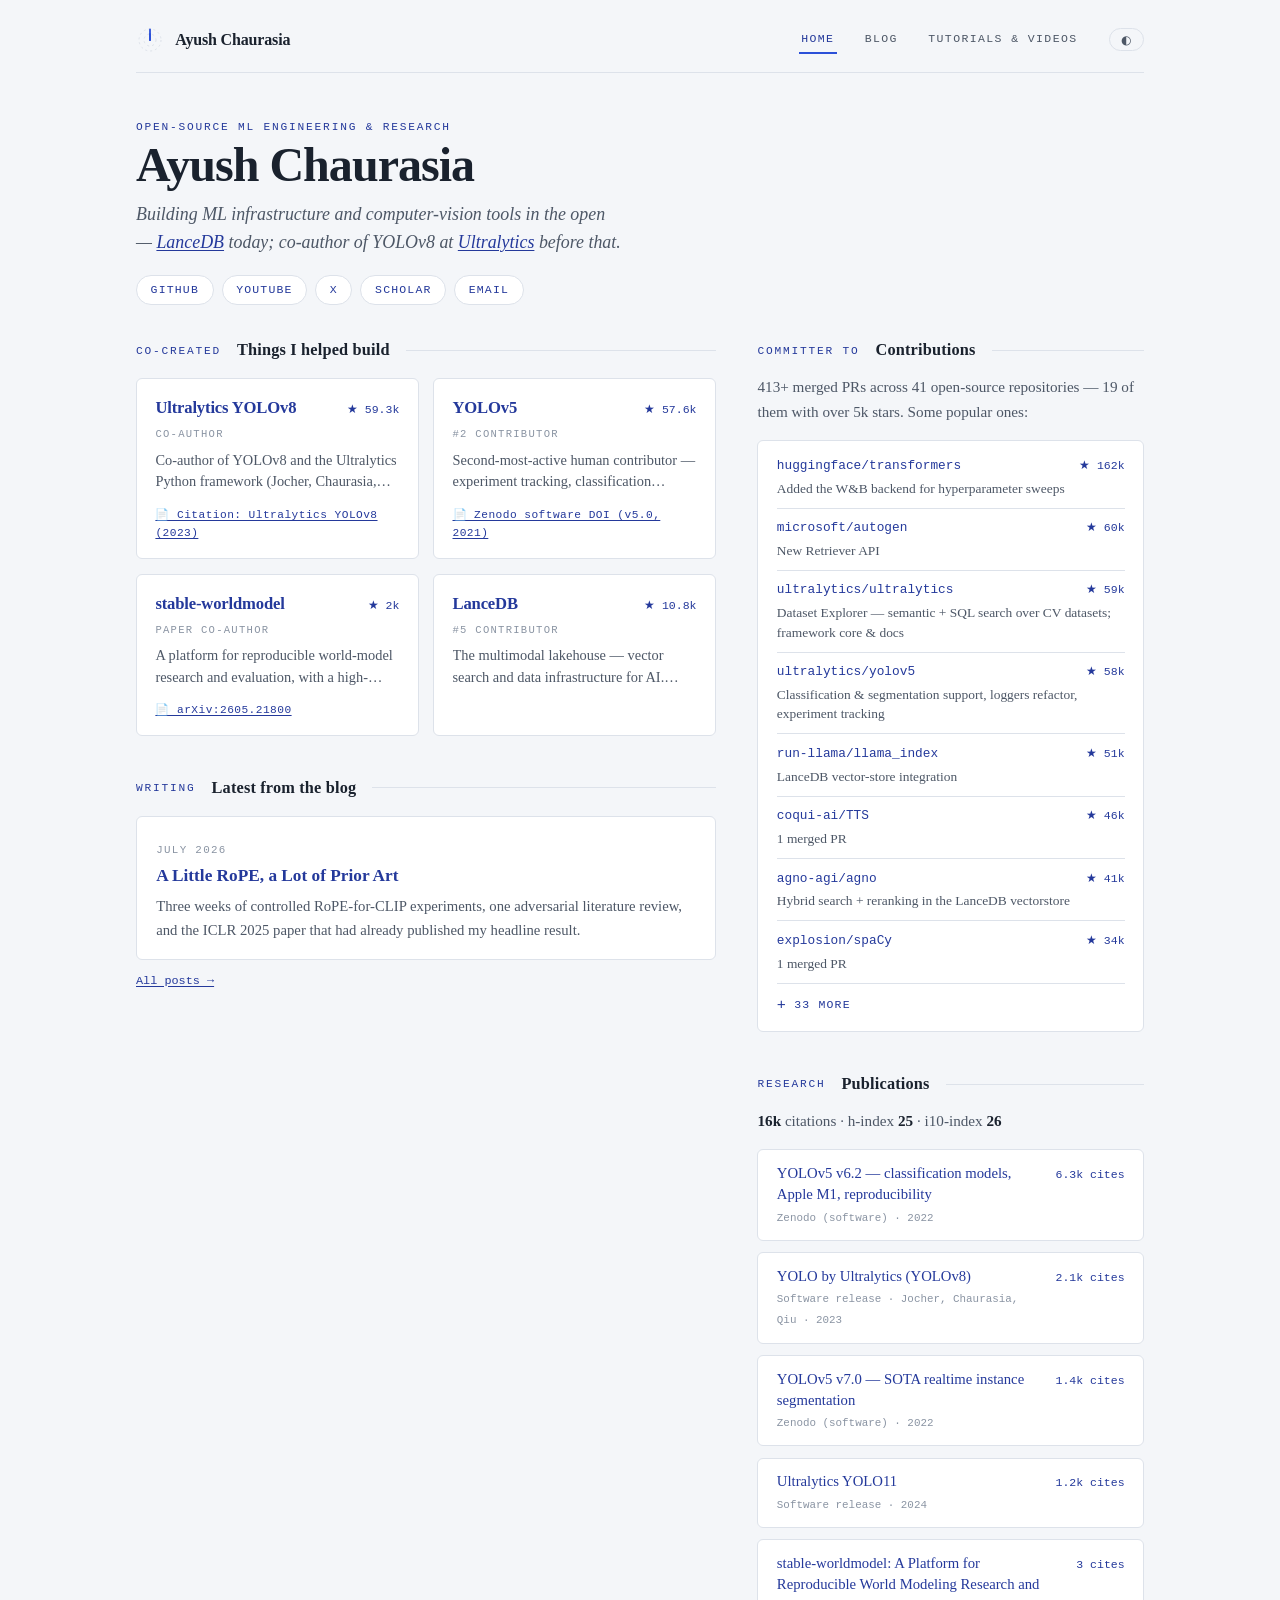
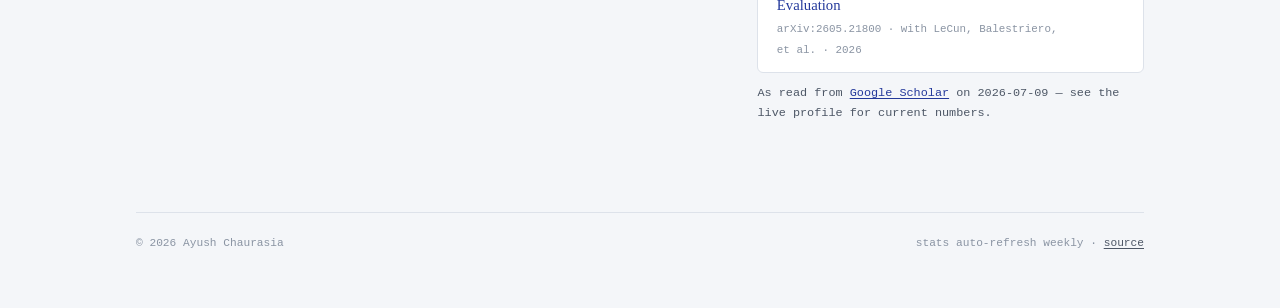
==== index.html @ cb66fe65 "Landing v2.1: drop stat banner; contribution blurbs; verified Scholar data - Remove hero stat bar (n" ====
<!doctype html>
<html lang="en">
<head>
  <meta charset="utf-8">
  <meta name="viewport" content="width=device-width, initial-scale=1">
  <title>Ayush Chaurasia</title>
  <meta name="description" content="Ayush Chaurasia — open-source ML engineer. LanceDB, Ultralytics YOLO, research notes and tutorials.">
  <link rel="stylesheet" href="assets/style.css?v=5">
  <link rel="icon" href="data:image/svg+xml,<svg xmlns='http://www.w3.org/2000/svg' viewBox='0 0 100 100'><text y='.9em' font-size='90'>🌀</text></svg>">
</head>
<body>
<div class="page-wide">

  <nav class="nav">
    <span class="brandmark" aria-hidden="true">
      <svg width="28" height="28" viewBox="0 0 28 28">
        <circle cx="14" cy="14" r="6"></circle>
        <circle cx="14" cy="14" r="11"></circle>
        <g class="bm1"><line x1="14" y1="14" x2="14" y2="8"></line></g>
        <g class="bm2"><line x1="14" y1="14" x2="14" y2="3.5"></line></g>
      </svg>
    </span>
    <a class="brand" href="./">Ayush Chaurasia</a>
    <a class="item" href="./" aria-current="page">Home</a>
    <a class="item" href="blog/">Blog</a>
    <a class="item" href="tutorials/">Tutorials &amp; Videos</a>
    <button class="theme-toggle" onclick="toggleTheme()" aria-label="Toggle color theme">◐</button>
  </nav>

  <header class="hero">
    <span class="eyebrow">Open-source ML engineering &amp; research</span>
    <h1>Ayush Chaurasia</h1>
    <p class="dek">Building ML infrastructure and computer-vision tools in the open —
    <a href="https://lancedb.com">LanceDB</a> today; co-author of YOLOv8 at
    <a href="https://ultralytics.com">Ultralytics</a> before that.</p>
    <div class="links">
      <a href="https://github.com/AyushExel">GitHub</a>
      <a href="https://www.youtube.com/c/AyushChaurasia">YouTube</a>
      <a href="https://x.com/loldedxd">X</a>
      <a id="scholar-link" href="https://scholar.google.com/citations?user=4XbcwOAAAAAJ">Scholar</a>
      <a href="mailto:ayush@lancedb.com">Email</a>
    </div>
  </header>

  <div class="cols">
    <div>
      <section id="co-created">
        <div class="sechead"><span class="eyebrow">Co-created</span><h2>Things I helped build</h2></div>
        <div id="cocreated-mount" class="proj-grid"></div>
      </section>

      <section id="writing">
        <div class="sechead"><span class="eyebrow">Writing</span><h2>Latest from the blog</h2></div>
        <div class="card post">
          <span class="date">July 2026</span>
          <h3><a href="blog/rope-prior-art/">A Little RoPE, a Lot of Prior Art</a></h3>
          <p>Three weeks of controlled RoPE-for-CLIP experiments, one adversarial literature
          review, and the ICLR 2025 paper that had already published my headline result.</p>
        </div>
        <p class="small-mono" style="margin-top:0.7rem"><a href="blog/">All posts →</a></p>
      </section>
    </div>

    <div>
      <section id="committer-to">
        <div class="sechead"><span class="eyebrow">Committer to</span><h2>Contributions</h2></div>
        <p class="lead" id="committer-lead"></p>
        <div id="committer-mount" class="card repo-list"></div>
      </section>

      <section id="scholar">
        <div class="sechead"><span class="eyebrow">Research</span><h2>Publications</h2></div>
        <p class="lead" id="scholar-lead"></p>
        <div id="pubs-mount" class="stack"></div>
        <p class="small-mono" id="scholar-foot" style="margin-top:0.7rem"></p>
      </section>
    </div>
  </div>

  <footer class="site">
    <span>© <span id="y"></span> Ayush Chaurasia</span>
    <span>stats auto-refresh weekly · <a href="https://github.com/AyushExel/site">source</a></span>
  </footer>

</div>
<script src="assets/site.js?v=5"></script>
<script>
  document.getElementById("y").textContent = new Date().getFullYear();

  (async () => {
    const [repos, scholar, cocreated] = await Promise.all([
      fetch("data/committer_to.json").then(r => r.json()).catch(() => []),
      fetch("data/scholar.json").then(r => r.json()).catch(() => null),
      fetch("data/cocreated.json").then(r => r.json()).catch(() => []),
    ]);

    repos.sort((a, b) => b.stars - a.stars);
    if (scholar && scholar.profile_url) document.getElementById("scholar-link").href = scholar.profile_url;

    // --- co-created cards ---
    document.getElementById("cocreated-mount").innerHTML = cocreated.map(p => `
      <div class="card project">
        <div class="top">
          <h3><a href="${p.url}">${p.name}</a></h3>
          <span class="meta">${p.stars ? `★ ${p.stars}` : ""}</span>
        </div>
        <span class="role">${p.role}</span>
        <p title="${p.desc.replace(/"/g, "&quot;")}">${p.desc}</p>
        ${p.paper ? `<a class="paper" href="${p.paper.url}">📄 ${p.paper.label}</a>` : ""}
      </div>`).join("");

    // --- committer-to: one-liner summary, then popular repos with value blurbs ---
    const totalPRs = repos.reduce((s, r) => s + r.prs, 0);
    const big = repos.filter(r => r.stars >= 5000).length;
    document.getElementById("committer-lead").innerHTML =
      `${totalPRs}+ merged PRs across ${repos.length} open-source repositories — ` +
      `${big} of them with over 5k stars. Some popular ones:`;
    const row = r => `
      <div class="row">
        <div class="line1">
          <span class="name"><a href="${r.url}" title="${(r.desc || "").replace(/"/g, "&quot;")}">${r.repo}</a></span>
          <span class="stats"><span class="stars">★ ${fmt(r.stars)}</span></span>
        </div>
        <div class="contrib">${r.contrib || r.prs + " merged PR" + (r.prs > 1 ? "s" : "")}</div>
      </div>`;
    const VISIBLE = 8;
    document.getElementById("committer-mount").innerHTML =
      repos.slice(0, VISIBLE).map(row).join("") +
      (repos.length > VISIBLE
        ? `<details class="more"><summary>${repos.length - VISIBLE} more</summary>${repos.slice(VISIBLE).map(row).join("")}</details>`
        : "");

    // --- publications (numbers read from the Scholar profile; see date note) ---
    if (scholar && scholar.publications) {
      document.getElementById("scholar-lead").innerHTML =
        `<strong>${fmt(scholar.citations)}</strong> citations · h-index <strong>${scholar.h_index}</strong> · i10-index <strong>${scholar.i10_index}</strong>`;
      document.getElementById("pubs-mount").innerHTML = scholar.publications.map(p => `
        <div class="card pub">
          <span class="title"><a href="${p.url}">${p.title}</a><br><span class="venue">${p.venue || ""}${p.year ? " · " + p.year : ""}</span></span>
          ${p.citations != null ? `<span class="cites">${fmt(p.citations)}&nbsp;cites</span>` : ""}
        </div>`).join("");
      document.getElementById("scholar-foot").innerHTML =
        `As read from <a href="${scholar.profile_url}">Google Scholar</a> on ${scholar.updated} — see the live profile for current numbers.`;
    }
  })();
</script>
</body>
</html>
---- assets/style.css ----
/* ayushexel — design system v2
   Identity: bookish serif + mono utility, cobalt accent, phase-plane motif.
   v2: unified stat bar, editorial section rules, calmer cards, tighter rhythm.
   NOTE: bump the ?v= query on <link>/<script> tags whenever this file changes
   (GitHub Pages caches assets for 10 min; versioned URLs prevent HTML/CSS skew). */

:root {
  color-scheme: light dark;
  --ground: #f4f6f9;
  --card: #ffffff;
  --ink: #1a222e;
  --muted: #4d5766;
  --faint: #8a94a3;
  --line: #dde2ea;
  --accent: #2b50d8;
  --accent-ink: #24399b;
  --accent-soft: #e9edfb;
  --serif: "Iowan Old Style", "Palatino Linotype", Palatino, "Book Antiqua", Charter, Georgia, serif;
  --mono: ui-monospace, "SF Mono", "Cascadia Code", Menlo, Consolas, monospace;
}
@media (prefers-color-scheme: dark) {
  :root {
    color-scheme: dark;
    --ground: #0f141b; --card: #171d26; --ink: #e6eaf1; --muted: #a8b1bd;
    --faint: #6d7683; --line: #2b3441; --accent: #8ea5f7; --accent-ink: #aebff9;
    --accent-soft: #232e4e;
  }
}
:root[data-theme="light"] {
  color-scheme: light;
  --ground: #f4f6f9; --card: #ffffff; --ink: #1a222e; --muted: #4d5766;
  --faint: #8a94a3; --line: #dde2ea; --accent: #2b50d8; --accent-ink: #24399b;
  --accent-soft: #e9edfb;
}
:root[data-theme="dark"] {
  color-scheme: dark;
  --ground: #0f141b; --card: #171d26; --ink: #e6eaf1; --muted: #a8b1bd;
  --faint: #6d7683; --line: #2b3441; --accent: #8ea5f7; --accent-ink: #aebff9;
  --accent-soft: #232e4e;
}

* { box-sizing: border-box; }
html, body { background: var(--ground); margin: 0; padding: 0; }
body {
  font-family: var(--serif);
  color: var(--ink);
  line-height: 1.62;
  font-size: 1.0425rem;
  -webkit-font-smoothing: antialiased;
}
.page { max-width: 45rem; margin: 0 auto; padding: 1.6rem 1.4rem 4.5rem; }
.page-wide { max-width: 66rem; margin: 0 auto; padding: 1.6rem 1.5rem 3.5rem; }

a { color: var(--accent-ink); text-decoration-thickness: 1px; text-underline-offset: 2px; }
a:focus-visible, button:focus-visible, summary:focus-visible {
  outline: 2px solid var(--accent); outline-offset: 3px; border-radius: 2px;
}
code { font-family: var(--mono); font-size: 0.88em; }

/* ---------- nav ---------- */
.nav {
  display: flex; align-items: center; gap: 0.7rem;
  padding-bottom: 1.1rem; margin-bottom: 2.4rem; border-bottom: 1px solid var(--line);
}
.nav .brand {
  font-weight: 700; font-size: 1rem; color: var(--ink);
  text-decoration: none; letter-spacing: -0.01em; margin-right: auto;
}
.nav a.item {
  font-family: var(--mono); font-size: 0.72rem; letter-spacing: 0.12em;
  text-transform: uppercase; color: var(--muted); text-decoration: none;
  padding: 0.3rem 0.15rem; margin-left: 0.9rem;
}
.nav a.item:hover { color: var(--accent-ink); }
.nav a.item[aria-current="page"] {
  color: var(--accent-ink); border-bottom: 2px solid var(--accent); padding-bottom: 0.18rem;
}
.nav .theme-toggle {
  font-family: var(--mono); font-size: 0.72rem; letter-spacing: 0.08em;
  background: none; border: 1px solid var(--line); border-radius: 999px;
  color: var(--muted); padding: 0.22rem 0.7rem; cursor: pointer; margin-left: 1.1rem;
}
.nav .theme-toggle:hover { color: var(--accent-ink); border-color: var(--accent); }

/* nav brand mark: rotating phase planes */
.brandmark { flex: none; display: inline-flex; }
.brandmark svg { display: block; }
.brandmark circle { fill: none; stroke: var(--line); stroke-dasharray: 2 3; }
.brandmark line { stroke: var(--accent); stroke-width: 1.8; stroke-linecap: round; }
.bm1, .bm2 { transform-origin: 14px 14px; }
.bm1 { animation: rot 9s linear infinite; }
.bm2 { animation: rot 27s linear infinite; }
@keyframes rot { to { transform: rotate(360deg); } }
@media (prefers-reduced-motion: reduce) {
  .bm1, .bm2 { animation: none; }
  .bm1 { transform: rotate(64deg); } .bm2 { transform: rotate(200deg); }
}

/* ---------- typography ---------- */
h1 {
  font-size: clamp(2.1rem, 5vw, 3rem); line-height: 1.05; margin: 0.1rem 0 0.7rem;
  font-weight: 700; letter-spacing: -0.02em; text-wrap: balance;
}
.eyebrow {
  font-family: var(--mono); font-size: 0.7rem; letter-spacing: 0.16em;
  text-transform: uppercase; color: var(--accent-ink);
}
.dek {
  font-size: 1.12rem; line-height: 1.55; color: var(--muted);
  font-style: italic; margin: 0; max-width: 44rem; text-wrap: balance;
}
.small-mono { font-family: var(--mono); font-size: 0.74rem; color: var(--muted); }

/* editorial section header: eyebrow-weight title + rule running right */
.sechead {
  display: flex; align-items: center; gap: 1rem; margin: 0 0 1.1rem;
}
.sechead h2 {
  font-size: 1.02rem; font-weight: 700; letter-spacing: 0.01em; margin: 0;
  white-space: nowrap;
}
.sechead .eyebrow { white-space: nowrap; }
.sechead::after { content: ""; flex: 1; height: 1px; background: var(--line); }

h2 { font-size: 1.45rem; line-height: 1.25; letter-spacing: -0.01em; margin: 0 0 1rem; text-wrap: balance; }
section { margin-bottom: 2.6rem; }

/* ---------- hero ---------- */
.hero { margin-bottom: 2.2rem; }
.hero .links { display: flex; gap: 0.5rem; flex-wrap: wrap; margin-top: 1.15rem; }
.hero .links a {
  font-family: var(--mono); font-size: 0.72rem; letter-spacing: 0.1em;
  text-transform: uppercase; color: var(--accent-ink); text-decoration: none;
  border: 1px solid var(--line); border-radius: 999px; padding: 0.3rem 0.85rem;
  background: var(--card);
}
.hero .links a:hover { border-color: var(--accent); }

/* unified stat bar: one surface, hairline-divided cells */
.statbar {
  display: grid; grid-template-columns: repeat(4, 1fr);
  background: var(--card); border: 1px solid var(--line); border-radius: 6px;
  margin: 1.6rem 0 0; overflow: hidden;
}
.statbar .cell { padding: 1.05rem 1.3rem; border-left: 1px solid var(--line); }
.statbar .cell:first-child { border-left: none; }
.statbar .n {
  font-size: 1.9rem; font-weight: 700; letter-spacing: -0.02em; line-height: 1.05;
  font-variant-numeric: tabular-nums;
}
.statbar .n a { text-decoration: none; color: var(--ink); }
.statbar .n a:hover { color: var(--accent-ink); }
.statbar .k {
  font-family: var(--mono); font-size: 0.64rem; letter-spacing: 0.12em;
  text-transform: uppercase; color: var(--faint); margin-top: 0.35rem; display: block;
}
@media (max-width: 46rem) {
  .statbar { grid-template-columns: repeat(2, 1fr); }
  .statbar .cell:nth-child(3) { border-left: none; }
  .statbar .cell:nth-child(n+3) { border-top: 1px solid var(--line); }
}

/* ---------- layout grid ---------- */
.cols {
  display: grid; grid-template-columns: minmax(0, 1.5fr) minmax(0, 1fr);
  gap: 2.6rem; align-items: start;
}
@media (max-width: 56rem) { .cols { grid-template-columns: 1fr; } }

/* ---------- cards ---------- */
.card {
  background: var(--card); border: 1px solid var(--line); border-radius: 6px;
  padding: 1rem 1.2rem;
}
.stack { display: flex; flex-direction: column; gap: 0.7rem; }
.grid-2 { display: grid; grid-template-columns: repeat(2, 1fr); gap: 0.85rem; }
@media (max-width: 40rem) { .grid-2 { grid-template-columns: 1fr; } }

/* co-created project cards */
.proj-grid { display: grid; grid-template-columns: repeat(2, 1fr); gap: 0.9rem; }
@media (max-width: 40rem) { .proj-grid { grid-template-columns: 1fr; } }
.project {
  padding: 1rem 1.15rem; display: flex; flex-direction: column; gap: 0.25rem;
  transition: border-color 120ms ease, transform 120ms ease;
}
.project:hover { border-color: var(--accent); transform: translateY(-1px); }
.project .top { display: flex; align-items: baseline; justify-content: space-between; gap: 0.8rem; }
.project h3 { margin: 0; font-size: 1.04rem; letter-spacing: -0.01em; }
.project h3 a { text-decoration: none; }
.project h3 a:hover { text-decoration: underline; }
.project .meta {
  font-family: var(--mono); font-size: 0.72rem; color: var(--accent-ink);
  white-space: nowrap; font-variant-numeric: tabular-nums;
}
.project .role {
  font-family: var(--mono); font-size: 0.66rem; letter-spacing: 0.12em;
  text-transform: uppercase; color: var(--faint);
}
.project p {
  margin: 0.15rem 0 0; font-size: 0.9rem; line-height: 1.5; color: var(--muted);
  display: -webkit-box; -webkit-line-clamp: 2; -webkit-box-orient: vertical; overflow: hidden;
}
.project .paper {
  margin-top: 0.55rem; font-family: var(--mono); font-size: 0.7rem; letter-spacing: 0.04em;
}

/* section lead line */
.lead { margin: -0.2rem 0 1rem; font-size: 0.95rem; color: var(--muted); }
.lead strong { color: var(--ink); font-variant-numeric: tabular-nums; }

/* dense contribution rows (two lines: repo + what it added) */
.repo-list { padding: 0.3rem 1.15rem; }
.repo-list .row {
  padding: 0.6rem 0; border-bottom: 1px solid var(--line);
}
.repo-list .line1 { display: flex; align-items: baseline; gap: 0.8rem; }
.repo-list .contrib {
  font-size: 0.84rem; line-height: 1.45; color: var(--muted); margin-top: 0.12rem;
}
.repo-list .row:last-child, .repo-list details .row:last-child { border-bottom: none; }
.repo-list .row .name {
  font-family: var(--mono); font-size: 0.8rem; font-weight: 500;
  white-space: nowrap; overflow: hidden; text-overflow: ellipsis; min-width: 0;
}
.repo-list .row .name a { text-decoration: none; }
.repo-list .row .name a:hover { text-decoration: underline; }
.repo-list .row .stats {
  font-family: var(--mono); font-size: 0.72rem; color: var(--faint);
  margin-left: auto; white-space: nowrap; font-variant-numeric: tabular-nums;
}
.repo-list .row .stats .stars { color: var(--accent-ink); }
.repo-list details.more { margin: 0.4rem 0 0.55rem; }

details.more summary {
  font-family: var(--mono); font-size: 0.72rem; letter-spacing: 0.1em;
  text-transform: uppercase; color: var(--accent-ink); cursor: pointer;
  list-style: none; display: inline-flex; align-items: center; gap: 0.45rem;
}
details.more summary::before { content: "+"; font-size: 0.95rem; }
details.more[open] summary::before { content: "−"; }
details.more summary::-webkit-details-marker { display: none; }

/* publications */
.pub { display: flex; gap: 0.9rem; align-items: baseline; padding: 0.8rem 1.15rem; }
.pub .cites {
  font-family: var(--mono); font-size: 0.72rem; color: var(--accent-ink);
  white-space: nowrap; margin-left: auto; font-variant-numeric: tabular-nums;
}
.pub .title { font-size: 0.92rem; line-height: 1.45; }
.pub .title a { text-decoration: none; }
.pub .title a:hover { text-decoration: underline; }
.pub .venue { font-family: var(--mono); font-size: 0.68rem; color: var(--faint); }

/* blog & video listings */
.post { padding: 1.05rem 1.2rem; transition: border-color 120ms ease; }
.post:hover { border-color: var(--accent); }
.post h3 { margin: 0.1rem 0 0.25rem; font-size: 1.08rem; }
.post h3 a { text-decoration: none; }
.post h3 a:hover { text-decoration: underline; }
.post .date {
  font-family: var(--mono); font-size: 0.68rem; letter-spacing: 0.12em;
  text-transform: uppercase; color: var(--faint);
}
.post p { margin: 0.3rem 0 0; font-size: 0.92rem; color: var(--muted); }

.video { display: flex; gap: 0.9rem; align-items: baseline; padding: 0.8rem 1.15rem; transition: border-color 120ms ease; }
.video:hover { border-color: var(--accent); }
.video .title { font-size: 0.93rem; line-height: 1.45; }
.video .title a { text-decoration: none; }
.video .title a:hover { text-decoration: underline; }
.video .tag {
  font-family: var(--mono); font-size: 0.62rem; letter-spacing: 0.1em; text-transform: uppercase;
  color: var(--accent-ink); background: var(--accent-soft); border-radius: 999px;
  padding: 0.16rem 0.55rem; white-space: nowrap; margin-left: auto;
}

/* ---------- footer ---------- */
footer.site {
  margin-top: 3rem; padding-top: 1.3rem; border-top: 1px solid var(--line);
  font-family: var(--mono); font-size: 0.7rem; color: var(--faint);
  display: flex; justify-content: space-between; gap: 1rem; flex-wrap: wrap;
}
footer.site a { color: var(--muted); }
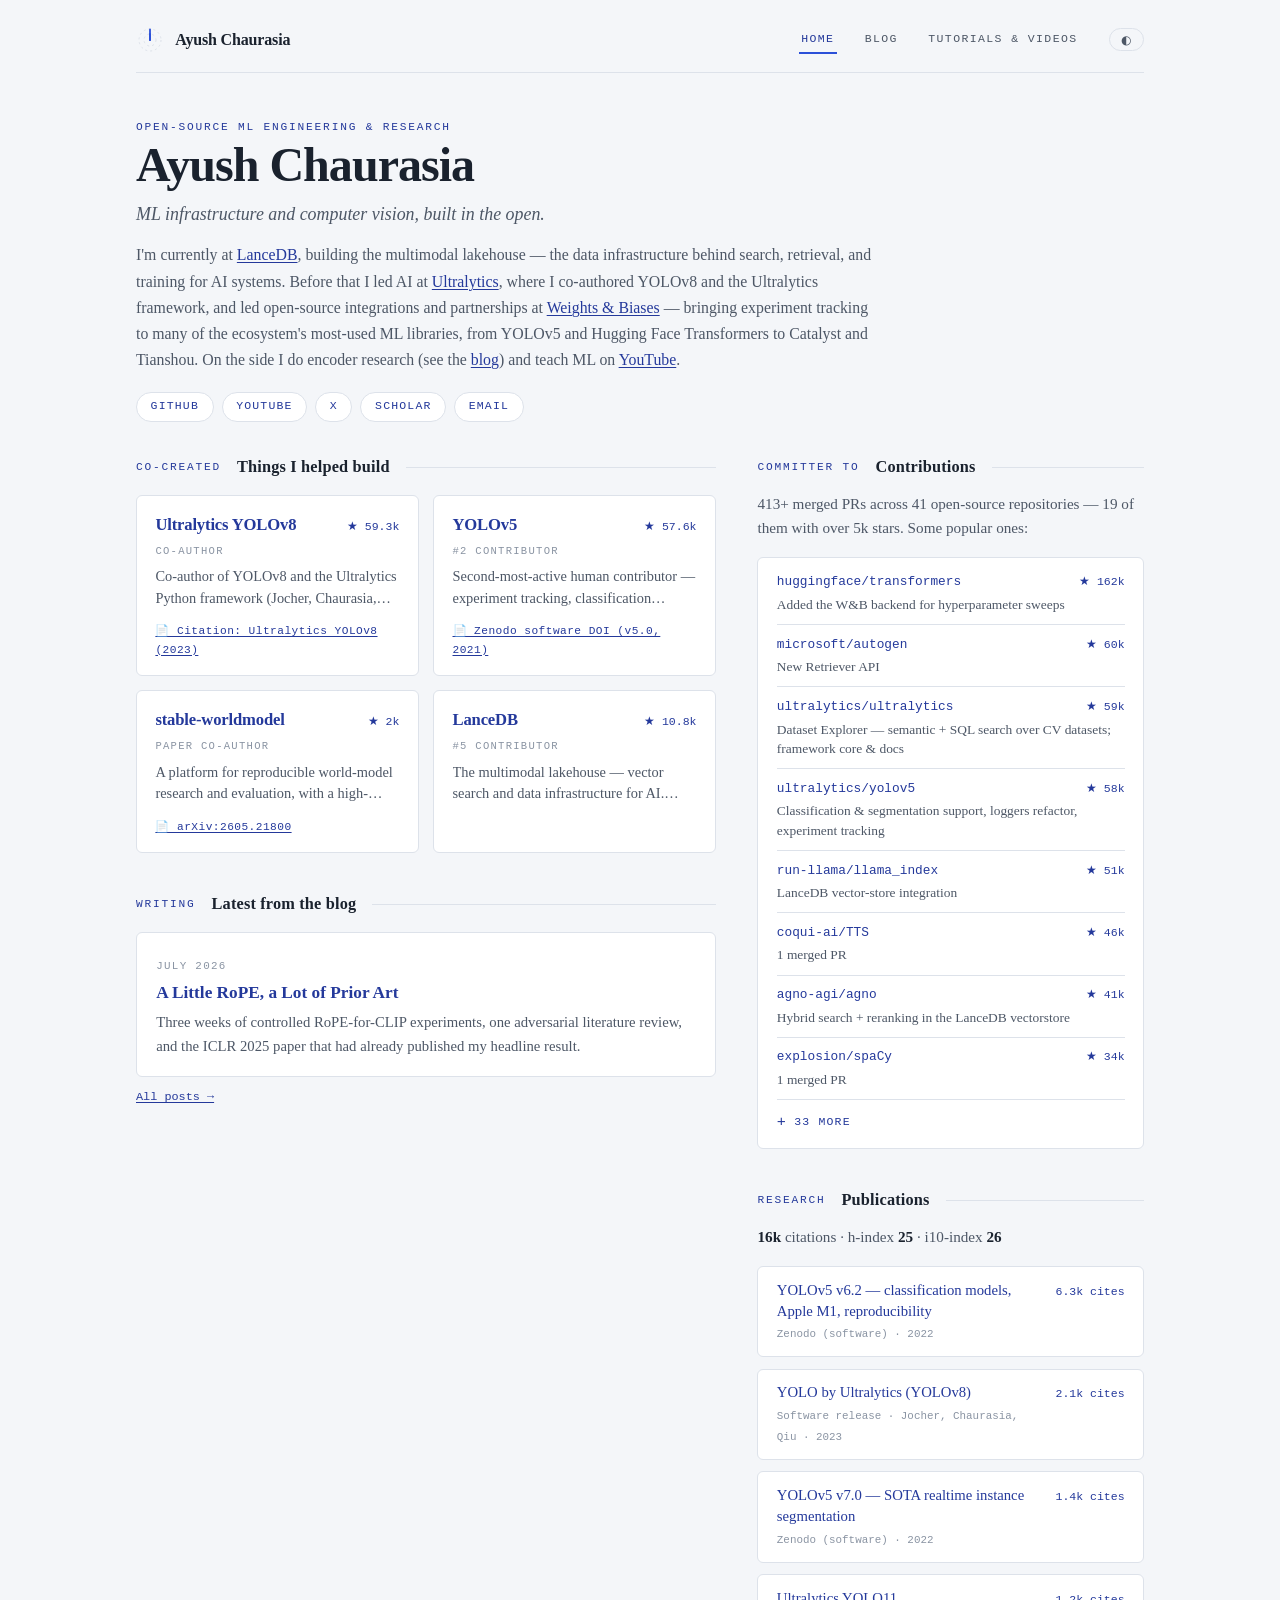
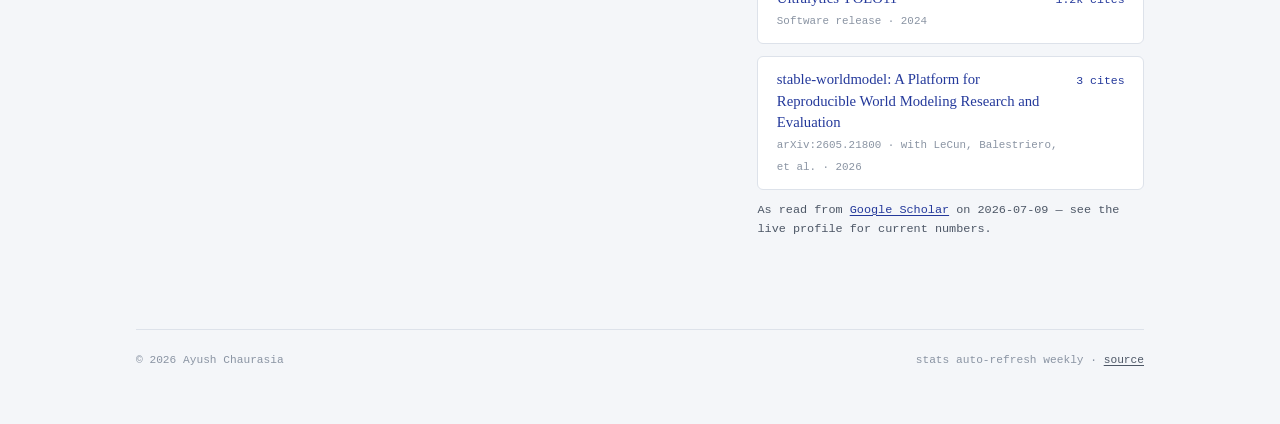
==== commit 4249b177: "Hero: expanded bio with real roles (led AI @ Ultralytics, led OSS integrations & partnerships @ W&B)" ====
--- a/index.html
+++ b/index.html
@@ -5,7 +5,7 @@
   <meta name="viewport" content="width=device-width, initial-scale=1">
   <title>Ayush Chaurasia</title>
   <meta name="description" content="Ayush Chaurasia — open-source ML engineer. LanceDB, Ultralytics YOLO, research notes and tutorials.">
-  <link rel="stylesheet" href="assets/style.css?v=5">
+  <link rel="stylesheet" href="assets/style.css?v=7">
   <link rel="icon" href="data:image/svg+xml,<svg xmlns='http://www.w3.org/2000/svg' viewBox='0 0 100 100'><text y='.9em' font-size='90'>🌀</text></svg>">
 </head>
 <body>
@@ -30,9 +30,16 @@
   <header class="hero">
     <span class="eyebrow">Open-source ML engineering &amp; research</span>
     <h1>Ayush Chaurasia</h1>
-    <p class="dek">Building ML infrastructure and computer-vision tools in the open —
-    <a href="https://lancedb.com">LanceDB</a> today; co-author of YOLOv8 at
-    <a href="https://ultralytics.com">Ultralytics</a> before that.</p>
+    <p class="dek">ML infrastructure and computer vision, built in the open.</p>
+    <p class="bio">I'm currently at <a href="https://lancedb.com">LanceDB</a>, building the
+    multimodal lakehouse — the data infrastructure behind search, retrieval, and training for
+    AI systems. Before that I led AI at <a href="https://ultralytics.com">Ultralytics</a>,
+    where I co-authored YOLOv8 and the Ultralytics framework, and led open-source integrations
+    and partnerships at <a href="https://wandb.ai">Weights&nbsp;&amp;&nbsp;Biases</a> — bringing
+    experiment tracking to many of the ecosystem's most-used ML libraries, from YOLOv5 and
+    Hugging&nbsp;Face Transformers to Catalyst and Tianshou. On the side I do encoder research
+    (see the <a href="blog/">blog</a>) and teach ML on
+    <a href="https://www.youtube.com/c/AyushChaurasia">YouTube</a>.</p>
     <div class="links">
       <a href="https://github.com/AyushExel">GitHub</a>
       <a href="https://www.youtube.com/c/AyushChaurasia">YouTube</a>
@@ -83,15 +90,15 @@
   </footer>
 
 </div>
-<script src="assets/site.js?v=5"></script>
+<script src="assets/site.js?v=7"></script>
 <script>
   document.getElementById("y").textContent = new Date().getFullYear();
 
   (async () => {
     const [repos, scholar, cocreated] = await Promise.all([
-      fetch("data/committer_to.json").then(r => r.json()).catch(() => []),
-      fetch("data/scholar.json").then(r => r.json()).catch(() => null),
-      fetch("data/cocreated.json").then(r => r.json()).catch(() => []),
+      fetch("data/committer_to.json?v=7").then(r => r.json()).catch(() => []),
+      fetch("data/scholar.json?v=7").then(r => r.json()).catch(() => null),
+      fetch("data/cocreated.json?v=7").then(r => r.json()).catch(() => []),
     ]);
 
     repos.sort((a, b) => b.stars - a.stars);
--- a/assets/style.css
+++ b/assets/style.css
@@ -281,3 +281,10 @@
   display: flex; justify-content: space-between; gap: 1rem; flex-wrap: wrap;
 }
 footer.site a { color: var(--muted); }
+
+/* hero bio paragraph */
+.hero .bio {
+  margin: 0.85rem 0 0; font-size: 0.99rem; line-height: 1.65; color: var(--muted);
+  max-width: 46rem;
+}
+.hero .bio a { color: var(--accent-ink); }
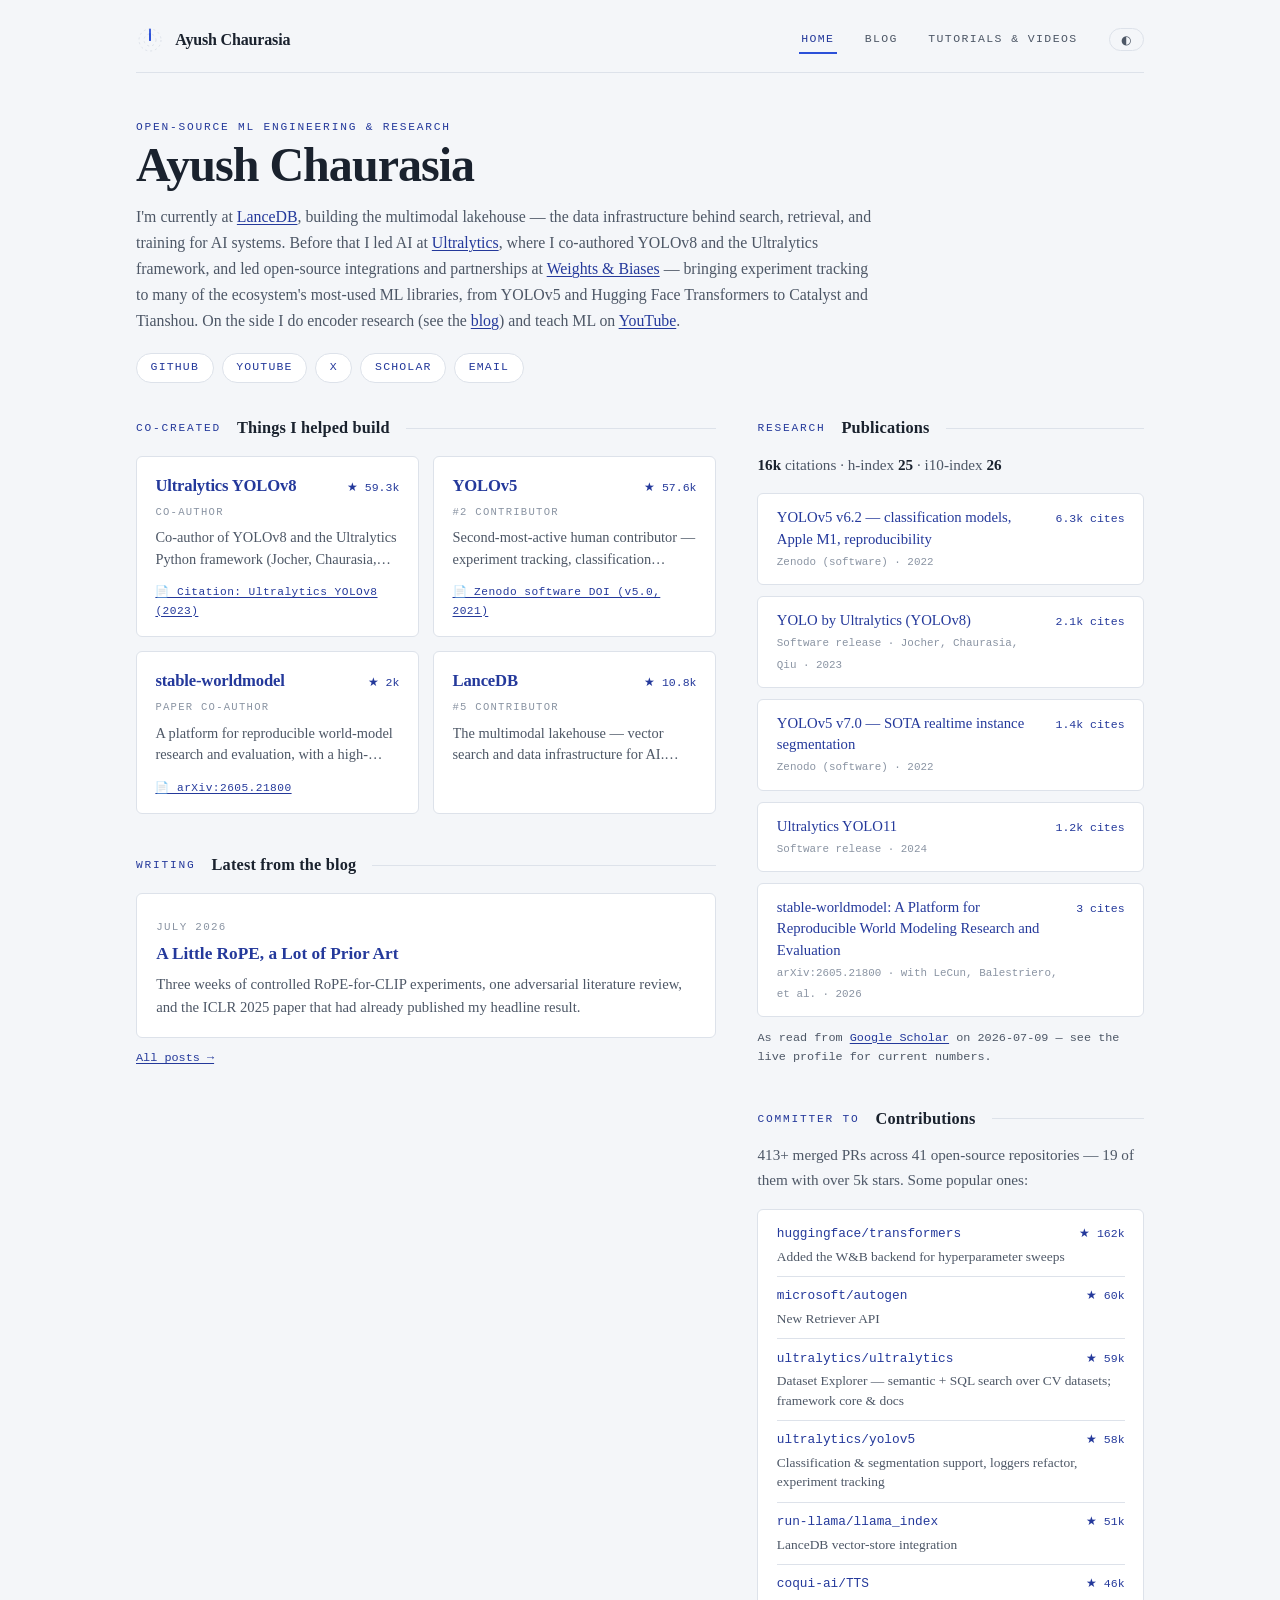
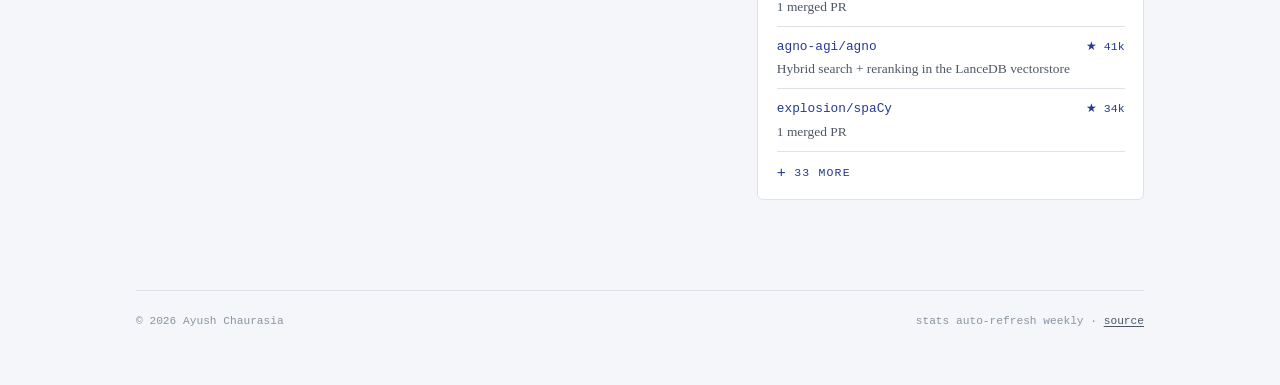
==== commit 69b59573: "Landing: drop tagline; publications above OSS contributions Co-Authored-By: Claude Fable 5 <noreply@" ====
--- a/index.html
+++ b/index.html
@@ -5,7 +5,7 @@
   <meta name="viewport" content="width=device-width, initial-scale=1">
   <title>Ayush Chaurasia</title>
   <meta name="description" content="Ayush Chaurasia — open-source ML engineer. LanceDB, Ultralytics YOLO, research notes and tutorials.">
-  <link rel="stylesheet" href="assets/style.css?v=7">
+  <link rel="stylesheet" href="assets/style.css?v=8">
   <link rel="icon" href="data:image/svg+xml,<svg xmlns='http://www.w3.org/2000/svg' viewBox='0 0 100 100'><text y='.9em' font-size='90'>🌀</text></svg>">
 </head>
 <body>
@@ -30,7 +30,6 @@
   <header class="hero">
     <span class="eyebrow">Open-source ML engineering &amp; research</span>
     <h1>Ayush Chaurasia</h1>
-    <p class="dek">ML infrastructure and computer vision, built in the open.</p>
     <p class="bio">I'm currently at <a href="https://lancedb.com">LanceDB</a>, building the
     multimodal lakehouse — the data infrastructure behind search, retrieval, and training for
     AI systems. Before that I led AI at <a href="https://ultralytics.com">Ultralytics</a>,
@@ -69,17 +68,17 @@
     </div>
 
     <div>
-      <section id="committer-to">
-        <div class="sechead"><span class="eyebrow">Committer to</span><h2>Contributions</h2></div>
-        <p class="lead" id="committer-lead"></p>
-        <div id="committer-mount" class="card repo-list"></div>
-      </section>
-
       <section id="scholar">
         <div class="sechead"><span class="eyebrow">Research</span><h2>Publications</h2></div>
         <p class="lead" id="scholar-lead"></p>
         <div id="pubs-mount" class="stack"></div>
         <p class="small-mono" id="scholar-foot" style="margin-top:0.7rem"></p>
+      </section>
+
+      <section id="committer-to">
+        <div class="sechead"><span class="eyebrow">Committer to</span><h2>Contributions</h2></div>
+        <p class="lead" id="committer-lead"></p>
+        <div id="committer-mount" class="card repo-list"></div>
       </section>
     </div>
   </div>
@@ -90,15 +89,15 @@
   </footer>
 
 </div>
-<script src="assets/site.js?v=7"></script>
+<script src="assets/site.js?v=8"></script>
 <script>
   document.getElementById("y").textContent = new Date().getFullYear();
 
   (async () => {
     const [repos, scholar, cocreated] = await Promise.all([
-      fetch("data/committer_to.json?v=7").then(r => r.json()).catch(() => []),
-      fetch("data/scholar.json?v=7").then(r => r.json()).catch(() => null),
-      fetch("data/cocreated.json?v=7").then(r => r.json()).catch(() => []),
+      fetch("data/committer_to.json?v=8").then(r => r.json()).catch(() => []),
+      fetch("data/scholar.json?v=8").then(r => r.json()).catch(() => null),
+      fetch("data/cocreated.json?v=8").then(r => r.json()).catch(() => []),
     ]);
 
     repos.sort((a, b) => b.stars - a.stars);
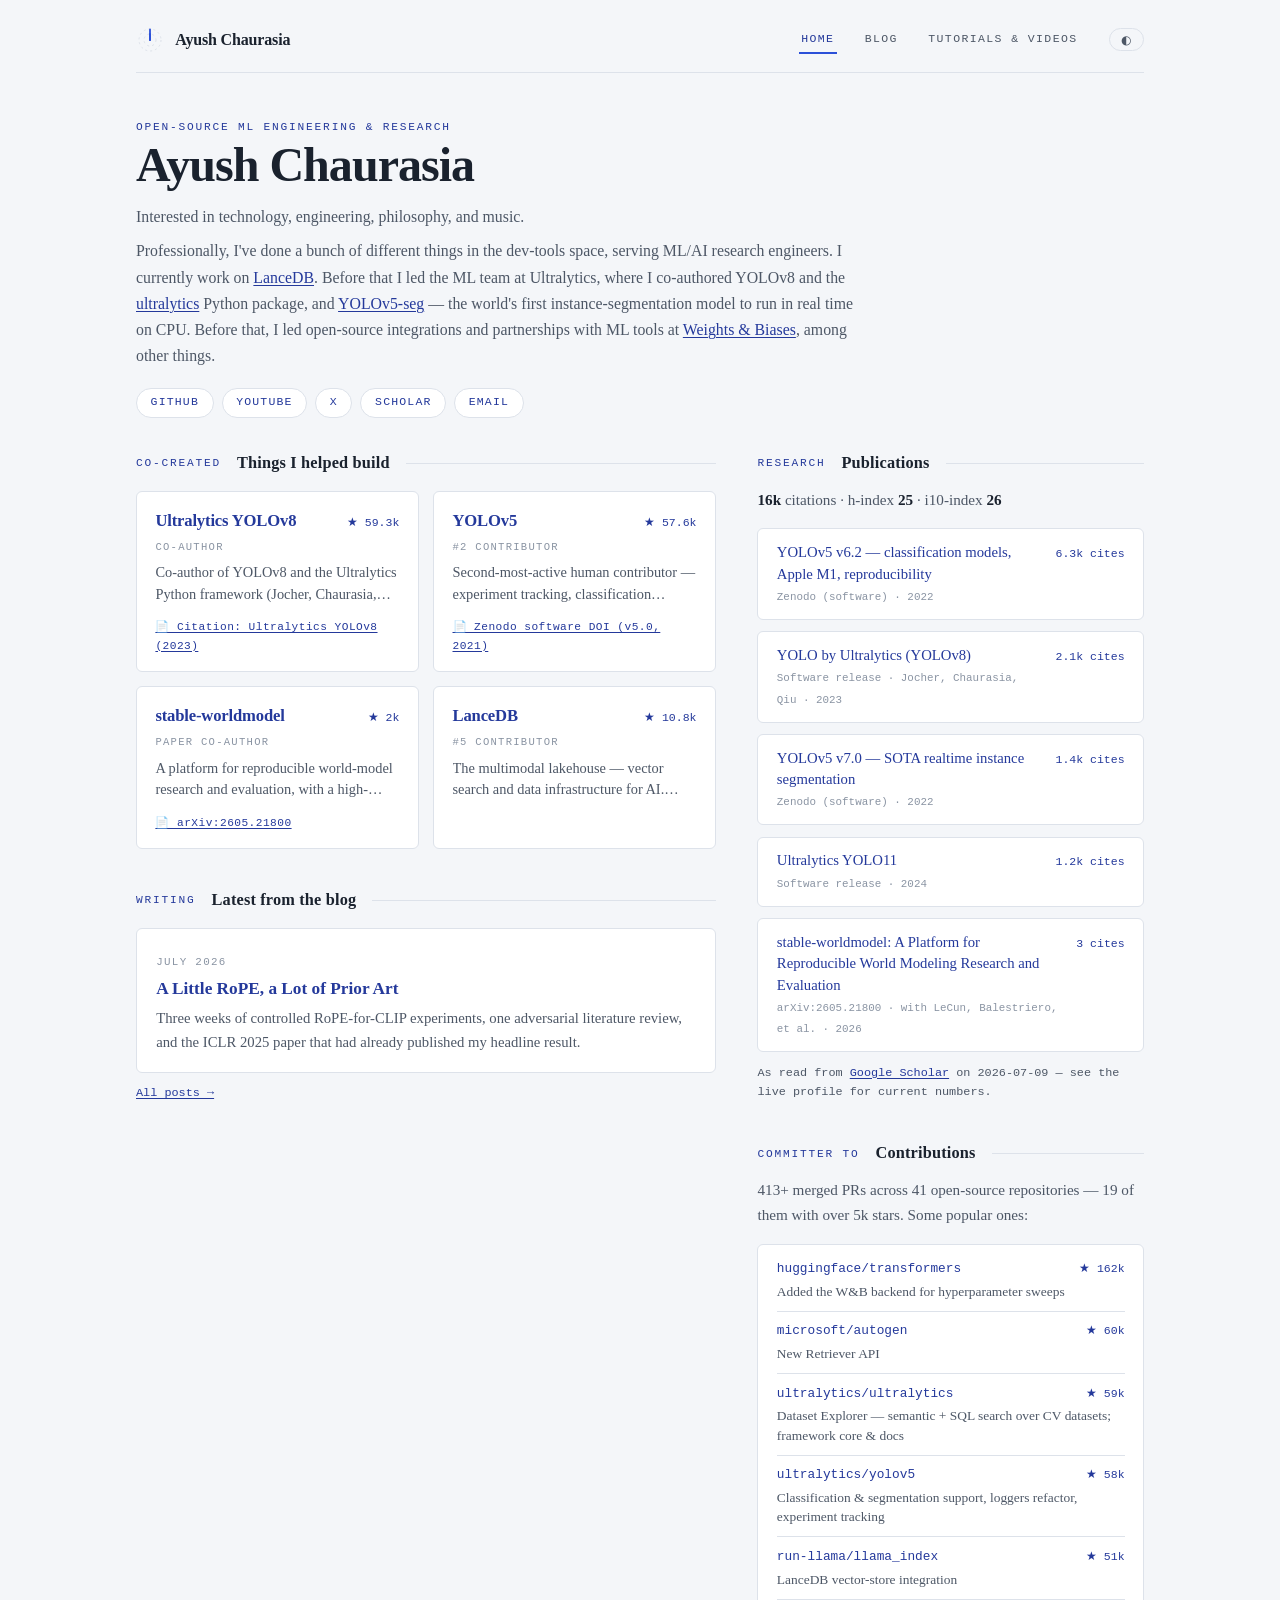
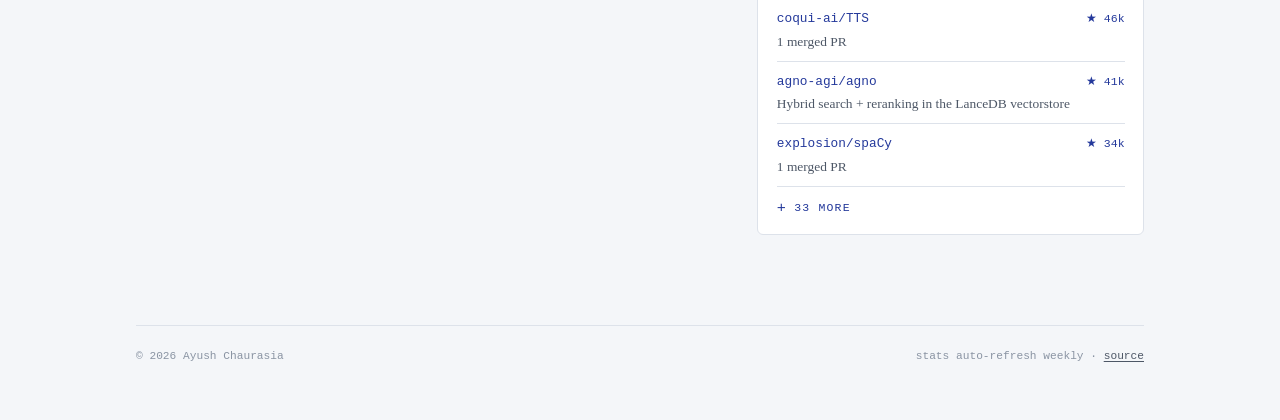
==== commit f48875aa: "Intro: rewrite in plain first-person voice (interests + work history) Co-Authored-By: Claude Fable 5" ====
--- a/index.html
+++ b/index.html
@@ -5,7 +5,7 @@
   <meta name="viewport" content="width=device-width, initial-scale=1">
   <title>Ayush Chaurasia</title>
   <meta name="description" content="Ayush Chaurasia — open-source ML engineer. LanceDB, Ultralytics YOLO, research notes and tutorials.">
-  <link rel="stylesheet" href="assets/style.css?v=8">
+  <link rel="stylesheet" href="assets/style.css?v=10">
   <link rel="icon" href="data:image/svg+xml,<svg xmlns='http://www.w3.org/2000/svg' viewBox='0 0 100 100'><text y='.9em' font-size='90'>🌀</text></svg>">
 </head>
 <body>
@@ -30,15 +30,16 @@
   <header class="hero">
     <span class="eyebrow">Open-source ML engineering &amp; research</span>
     <h1>Ayush Chaurasia</h1>
-    <p class="bio">I'm currently at <a href="https://lancedb.com">LanceDB</a>, building the
-    multimodal lakehouse — the data infrastructure behind search, retrieval, and training for
-    AI systems. Before that I led AI at <a href="https://ultralytics.com">Ultralytics</a>,
-    where I co-authored YOLOv8 and the Ultralytics framework, and led open-source integrations
-    and partnerships at <a href="https://wandb.ai">Weights&nbsp;&amp;&nbsp;Biases</a> — bringing
-    experiment tracking to many of the ecosystem's most-used ML libraries, from YOLOv5 and
-    Hugging&nbsp;Face Transformers to Catalyst and Tianshou. On the side I do encoder research
-    (see the <a href="blog/">blog</a>) and teach ML on
-    <a href="https://www.youtube.com/c/AyushChaurasia">YouTube</a>.</p>
+    <p class="bio">Interested in technology, engineering, philosophy, and music.</p>
+    <p class="bio">Professionally, I've done a bunch of different things in the dev-tools
+    space, serving ML/AI research engineers. I currently work on
+    <a href="https://lancedb.com">LanceDB</a>. Before that I led the ML team at Ultralytics,
+    where I co-authored YOLOv8 and the
+    <a href="https://github.com/ultralytics/ultralytics">ultralytics</a> Python package, and
+    <a href="https://github.com/ultralytics/yolov5/releases/tag/v7.0">YOLOv5-seg</a> — the
+    world's first instance-segmentation model to run in real time on CPU. Before that, I led
+    open-source integrations and partnerships with ML tools at
+    <a href="https://wandb.ai">Weights&nbsp;&amp;&nbsp;Biases</a>, among other things.</p>
     <div class="links">
       <a href="https://github.com/AyushExel">GitHub</a>
       <a href="https://www.youtube.com/c/AyushChaurasia">YouTube</a>
@@ -89,15 +90,15 @@
   </footer>
 
 </div>
-<script src="assets/site.js?v=8"></script>
+<script src="assets/site.js?v=10"></script>
 <script>
   document.getElementById("y").textContent = new Date().getFullYear();
 
   (async () => {
     const [repos, scholar, cocreated] = await Promise.all([
-      fetch("data/committer_to.json?v=8").then(r => r.json()).catch(() => []),
-      fetch("data/scholar.json?v=8").then(r => r.json()).catch(() => null),
-      fetch("data/cocreated.json?v=8").then(r => r.json()).catch(() => []),
+      fetch("data/committer_to.json?v=10").then(r => r.json()).catch(() => []),
+      fetch("data/scholar.json?v=10").then(r => r.json()).catch(() => null),
+      fetch("data/cocreated.json?v=10").then(r => r.json()).catch(() => []),
     ]);
 
     repos.sort((a, b) => b.stars - a.stars);
--- a/assets/style.css
+++ b/assets/style.css
@@ -288,3 +288,42 @@
   max-width: 46rem;
 }
 .hero .bio a { color: var(--accent-ink); }
+
+/* video cards: thumbnail + lite embed */
+.vidcard { padding: 0; overflow: hidden; display: flex; flex-direction: column; }
+.vidcard .thumb {
+  display: block; position: relative; width: 100%; aspect-ratio: 16 / 9;
+  padding: 0; border: none; background: #000; cursor: pointer;
+}
+.vidcard .thumb img {
+  width: 100%; height: 100%; object-fit: cover; display: block;
+  transition: opacity 120ms ease;
+}
+.vidcard .thumb:hover img { opacity: 0.85; }
+.vidcard .playbtn {
+  position: absolute; inset: 0; display: grid; place-items: center;
+  color: #fff; font-size: 1.1rem; pointer-events: none;
+}
+.vidcard .playbtn::before {
+  content: ""; position: absolute; width: 3.2rem; height: 3.2rem; border-radius: 999px;
+  background: rgba(15, 20, 27, 0.72); border: 1px solid rgba(255,255,255,0.35);
+}
+.vidcard .playbtn { text-indent: 0.2rem; }
+.vidcard .playbtn::first-letter { position: relative; }
+.vidcard .thumb:hover + .vidbody .title a, .vidcard .thumb:hover ~ .vidbody { color: inherit; }
+.vidcard .ytframe, .ytframe { width: 100%; aspect-ratio: 16 / 9; border: 0; display: block; background: #000; }
+.vidcard .vidbody {
+  display: flex; gap: 0.8rem; align-items: baseline; padding: 0.75rem 1.05rem 0.85rem;
+}
+.vidcard .title { font-size: 0.92rem; line-height: 1.45; }
+.vidcard .title a { text-decoration: none; }
+.vidcard .title a:hover { text-decoration: underline; }
+.vidcard .tag {
+  font-family: var(--mono); font-size: 0.62rem; letter-spacing: 0.1em; text-transform: uppercase;
+  color: var(--accent-ink); background: var(--accent-soft); border-radius: 999px;
+  padding: 0.16rem 0.55rem; white-space: nowrap; margin-left: auto;
+}
+.vidcard .playbtn span { position: relative; }
+
+/* stacked bio paragraphs */
+.hero .bio + .bio { margin-top: 0.55rem; }
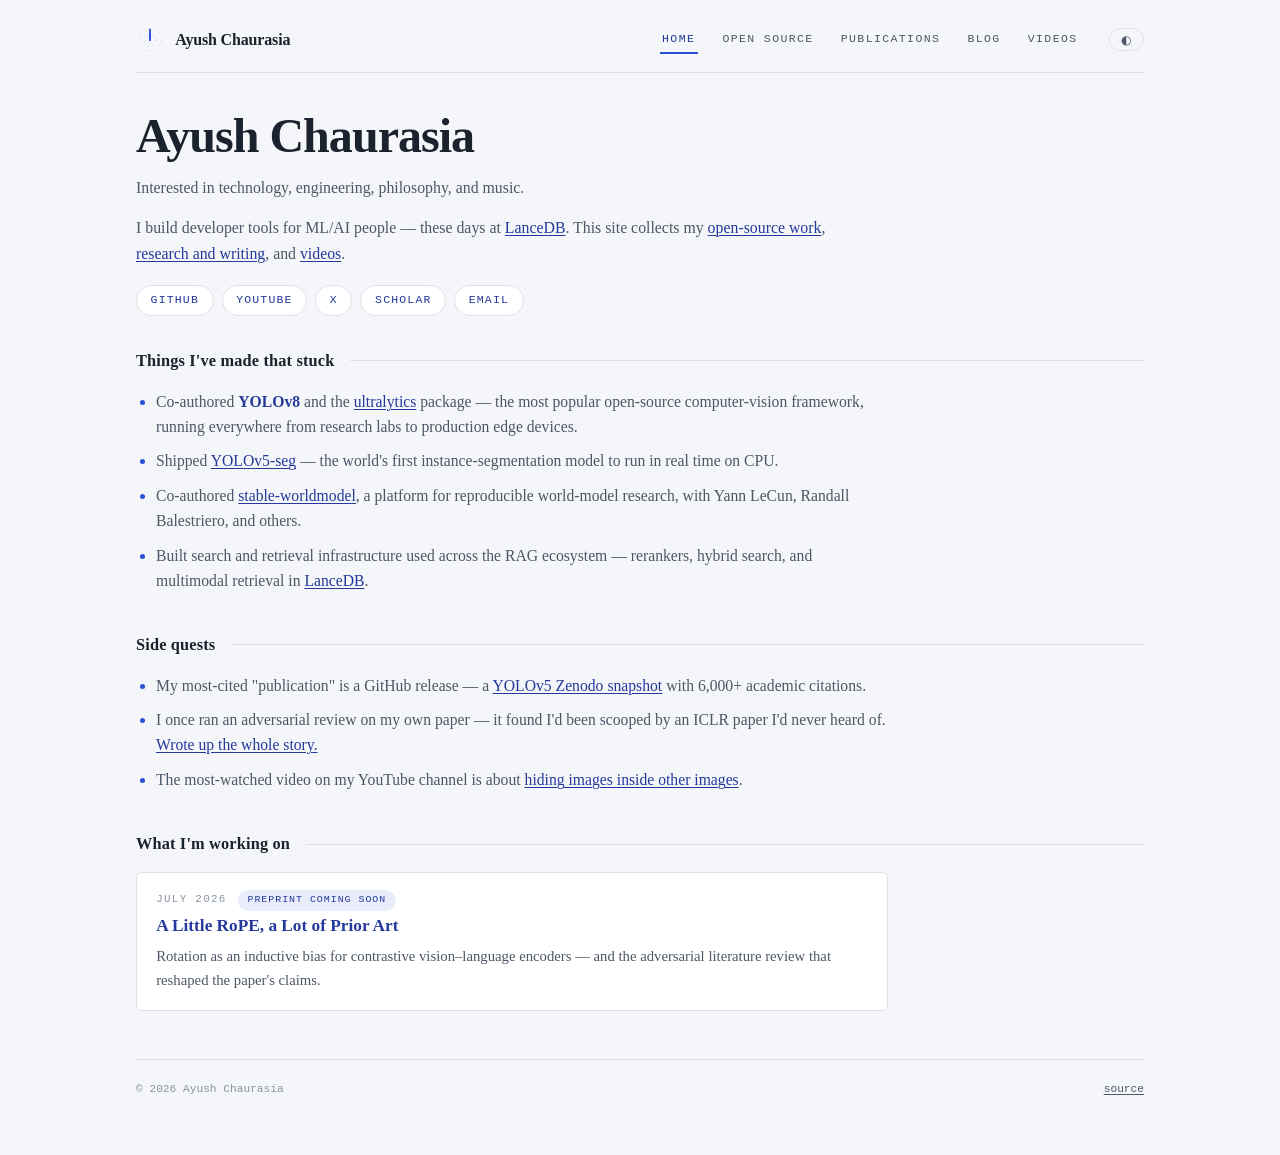
==== commit cf20b757: "Multi-page restructure: home/oss/publications/blog/videos + ported post + polish - Home: personality" ====
--- a/index.html
+++ b/index.html
@@ -4,9 +4,9 @@
   <meta charset="utf-8">
   <meta name="viewport" content="width=device-width, initial-scale=1">
   <title>Ayush Chaurasia</title>
-  <meta name="description" content="Ayush Chaurasia — open-source ML engineer. LanceDB, Ultralytics YOLO, research notes and tutorials.">
-  <link rel="stylesheet" href="assets/style.css?v=10">
-  <link rel="icon" href="data:image/svg+xml,<svg xmlns='http://www.w3.org/2000/svg' viewBox='0 0 100 100'><text y='.9em' font-size='90'>🌀</text></svg>">
+  <meta name="description" content="Ayush Chaurasia — ML systems, computer vision, open source. LanceDB, YOLOv8, research and videos.">
+  <link rel="stylesheet" href="assets/style.css?v=11">
+  <link rel="icon" href="data:image/svg+xml,<svg xmlns='http://www.w3.org/2000/svg' viewBox='0 0 28 28'><circle cx='14' cy='14' r='6.5' fill='none' stroke='%238a94a3' stroke-width='1.4' stroke-dasharray='2 2.4'/><circle cx='14' cy='14' r='11.5' fill='none' stroke='%238a94a3' stroke-width='1.4' stroke-dasharray='2 2.4'/><line x1='14' y1='14' x2='19.5' y2='10.5' stroke='%232b50d8' stroke-width='2.2' stroke-linecap='round'/><line x1='14' y1='14' x2='10' y2='4.5' stroke='%232b50d8' stroke-width='2.2' stroke-linecap='round'/><circle cx='14' cy='14' r='1.6' fill='%232b50d8'/></svg>">
 </head>
 <body>
 <div class="page-wide">
@@ -22,134 +22,78 @@
     </span>
     <a class="brand" href="./">Ayush Chaurasia</a>
     <a class="item" href="./" aria-current="page">Home</a>
+    <a class="item" href="oss/">Open Source</a>
+    <a class="item" href="publications/">Publications</a>
     <a class="item" href="blog/">Blog</a>
-    <a class="item" href="tutorials/">Tutorials &amp; Videos</a>
+    <a class="item" href="tutorials/">Videos</a>
     <button class="theme-toggle" onclick="toggleTheme()" aria-label="Toggle color theme">◐</button>
   </nav>
 
   <header class="hero">
-    <span class="eyebrow">Open-source ML engineering &amp; research</span>
     <h1>Ayush Chaurasia</h1>
     <p class="bio">Interested in technology, engineering, philosophy, and music.</p>
-    <p class="bio">Professionally, I've done a bunch of different things in the dev-tools
-    space, serving ML/AI research engineers. I currently work on
-    <a href="https://lancedb.com">LanceDB</a>. Before that I led the ML team at Ultralytics,
-    where I co-authored YOLOv8 and the
-    <a href="https://github.com/ultralytics/ultralytics">ultralytics</a> Python package, and
-    <a href="https://github.com/ultralytics/yolov5/releases/tag/v7.0">YOLOv5-seg</a> — the
-    world's first instance-segmentation model to run in real time on CPU. Before that, I led
-    open-source integrations and partnerships with ML tools at
-    <a href="https://wandb.ai">Weights&nbsp;&amp;&nbsp;Biases</a>, among other things.</p>
+    <p class="bio">I build developer tools for ML/AI people — these days at
+    <a href="https://lancedb.com">LanceDB</a>. This site collects my
+    <a href="oss/">open-source work</a>, <a href="publications/">research and writing</a>,
+    and <a href="tutorials/">videos</a>.</p>
     <div class="links">
       <a href="https://github.com/AyushExel">GitHub</a>
       <a href="https://www.youtube.com/c/AyushChaurasia">YouTube</a>
       <a href="https://x.com/loldedxd">X</a>
-      <a id="scholar-link" href="https://scholar.google.com/citations?user=4XbcwOAAAAAJ">Scholar</a>
+      <a href="https://scholar.google.com/citations?user=4XbcwOAAAAAJ&hl=en">Scholar</a>
       <a href="mailto:ayush@lancedb.com">Email</a>
     </div>
   </header>
 
-  <div class="cols">
-    <div>
-      <section id="co-created">
-        <div class="sechead"><span class="eyebrow">Co-created</span><h2>Things I helped build</h2></div>
-        <div id="cocreated-mount" class="proj-grid"></div>
-      </section>
+  <section>
+    <div class="sechead"><h2>Things I've made that stuck</h2></div>
+    <ul class="facts">
+      <li>Co-authored <strong>YOLOv8</strong> and the
+        <a href="https://github.com/ultralytics/ultralytics">ultralytics</a> package — the most
+        popular open-source computer-vision framework, running everywhere from research labs to
+        production edge devices.</li>
+      <li>Shipped <a href="https://github.com/ultralytics/yolov5/releases/tag/v7.0">YOLOv5-seg</a> —
+        the world's first instance-segmentation model to run in real time on CPU.</li>
+      <li>Co-authored <a href="https://arxiv.org/abs/2605.21800">stable-worldmodel</a>, a platform
+        for reproducible world-model research, with Yann LeCun, Randall Balestriero, and others.</li>
+      <li>Built search and retrieval infrastructure used across the RAG ecosystem — rerankers,
+        hybrid search, and multimodal retrieval in <a href="https://github.com/lancedb/lancedb">LanceDB</a>.</li>
+    </ul>
+  </section>
 
-      <section id="writing">
-        <div class="sechead"><span class="eyebrow">Writing</span><h2>Latest from the blog</h2></div>
-        <div class="card post">
-          <span class="date">July 2026</span>
-          <h3><a href="blog/rope-prior-art/">A Little RoPE, a Lot of Prior Art</a></h3>
-          <p>Three weeks of controlled RoPE-for-CLIP experiments, one adversarial literature
-          review, and the ICLR 2025 paper that had already published my headline result.</p>
-        </div>
-        <p class="small-mono" style="margin-top:0.7rem"><a href="blog/">All posts →</a></p>
-      </section>
+  <section>
+    <div class="sechead"><h2>Side quests</h2></div>
+    <ul class="facts">
+      <li>My most-cited "publication" is a GitHub release — a
+        <a href="https://scholar.google.com/citations?user=4XbcwOAAAAAJ&hl=en">YOLOv5 Zenodo
+        snapshot</a> with 6,000+ academic citations.</li>
+      <li>I once ran an adversarial review on my own paper — it found I'd been scooped by an
+        ICLR paper I'd never heard of. <a href="blog/rope-prior-art/">Wrote up the whole story.</a></li>
+      <li>The most-watched video on my YouTube channel is about
+        <a href="https://www.youtube.com/watch?v=11Rcr7_Khldk">hiding images inside other images</a>.</li>
+    </ul>
+  </section>
+
+  <section>
+    <div class="sechead"><h2>What I'm working on</h2></div>
+    <div class="card post" style="max-width:47rem">
+      <div class="postline">
+        <span class="date">July 2026</span>
+        <span class="pill">preprint coming soon</span>
+      </div>
+      <h3><a href="blog/rope-prior-art/">A Little RoPE, a Lot of Prior Art</a></h3>
+      <p>Rotation as an inductive bias for contrastive vision–language encoders — and the
+      adversarial literature review that reshaped the paper's claims.</p>
     </div>
-
-    <div>
-      <section id="scholar">
-        <div class="sechead"><span class="eyebrow">Research</span><h2>Publications</h2></div>
-        <p class="lead" id="scholar-lead"></p>
-        <div id="pubs-mount" class="stack"></div>
-        <p class="small-mono" id="scholar-foot" style="margin-top:0.7rem"></p>
-      </section>
-
-      <section id="committer-to">
-        <div class="sechead"><span class="eyebrow">Committer to</span><h2>Contributions</h2></div>
-        <p class="lead" id="committer-lead"></p>
-        <div id="committer-mount" class="card repo-list"></div>
-      </section>
-    </div>
-  </div>
+  </section>
 
   <footer class="site">
     <span>© <span id="y"></span> Ayush Chaurasia</span>
-    <span>stats auto-refresh weekly · <a href="https://github.com/AyushExel/site">source</a></span>
+    <span><a href="https://github.com/AyushExel/site">source</a></span>
   </footer>
 
 </div>
-<script src="assets/site.js?v=10"></script>
-<script>
-  document.getElementById("y").textContent = new Date().getFullYear();
-
-  (async () => {
-    const [repos, scholar, cocreated] = await Promise.all([
-      fetch("data/committer_to.json?v=10").then(r => r.json()).catch(() => []),
-      fetch("data/scholar.json?v=10").then(r => r.json()).catch(() => null),
-      fetch("data/cocreated.json?v=10").then(r => r.json()).catch(() => []),
-    ]);
-
-    repos.sort((a, b) => b.stars - a.stars);
-    if (scholar && scholar.profile_url) document.getElementById("scholar-link").href = scholar.profile_url;
-
-    // --- co-created cards ---
-    document.getElementById("cocreated-mount").innerHTML = cocreated.map(p => `
-      <div class="card project">
-        <div class="top">
-          <h3><a href="${p.url}">${p.name}</a></h3>
-          <span class="meta">${p.stars ? `★ ${p.stars}` : ""}</span>
-        </div>
-        <span class="role">${p.role}</span>
-        <p title="${p.desc.replace(/"/g, "&quot;")}">${p.desc}</p>
-        ${p.paper ? `<a class="paper" href="${p.paper.url}">📄 ${p.paper.label}</a>` : ""}
-      </div>`).join("");
-
-    // --- committer-to: one-liner summary, then popular repos with value blurbs ---
-    const totalPRs = repos.reduce((s, r) => s + r.prs, 0);
-    const big = repos.filter(r => r.stars >= 5000).length;
-    document.getElementById("committer-lead").innerHTML =
-      `${totalPRs}+ merged PRs across ${repos.length} open-source repositories — ` +
-      `${big} of them with over 5k stars. Some popular ones:`;
-    const row = r => `
-      <div class="row">
-        <div class="line1">
-          <span class="name"><a href="${r.url}" title="${(r.desc || "").replace(/"/g, "&quot;")}">${r.repo}</a></span>
-          <span class="stats"><span class="stars">★ ${fmt(r.stars)}</span></span>
-        </div>
-        <div class="contrib">${r.contrib || r.prs + " merged PR" + (r.prs > 1 ? "s" : "")}</div>
-      </div>`;
-    const VISIBLE = 8;
-    document.getElementById("committer-mount").innerHTML =
-      repos.slice(0, VISIBLE).map(row).join("") +
-      (repos.length > VISIBLE
-        ? `<details class="more"><summary>${repos.length - VISIBLE} more</summary>${repos.slice(VISIBLE).map(row).join("")}</details>`
-        : "");
-
-    // --- publications (numbers read from the Scholar profile; see date note) ---
-    if (scholar && scholar.publications) {
-      document.getElementById("scholar-lead").innerHTML =
-        `<strong>${fmt(scholar.citations)}</strong> citations · h-index <strong>${scholar.h_index}</strong> · i10-index <strong>${scholar.i10_index}</strong>`;
-      document.getElementById("pubs-mount").innerHTML = scholar.publications.map(p => `
-        <div class="card pub">
-          <span class="title"><a href="${p.url}">${p.title}</a><br><span class="venue">${p.venue || ""}${p.year ? " · " + p.year : ""}</span></span>
-          ${p.citations != null ? `<span class="cites">${fmt(p.citations)}&nbsp;cites</span>` : ""}
-        </div>`).join("");
-      document.getElementById("scholar-foot").innerHTML =
-        `As read from <a href="${scholar.profile_url}">Google Scholar</a> on ${scholar.updated} — see the live profile for current numbers.`;
-    }
-  })();
-</script>
+<script src="assets/site.js?v=11"></script>
+<script>document.getElementById("y").textContent = new Date().getFullYear();</script>
 </body>
 </html>
--- a/assets/style.css
+++ b/assets/style.css
@@ -1,9 +1,11 @@
-/* ayushexel — design system v2
+/* ayushexel — design system v3 (audited)
    Identity: bookish serif + mono utility, cobalt accent, phase-plane motif.
-   v2: unified stat bar, editorial section rules, calmer cards, tighter rhythm.
-   NOTE: bump the ?v= query on <link>/<script> tags whenever this file changes
+   Width system: listing/overview pages use .page-wide (66rem);
+   long-form articles use .page (50rem reading measure). Every page is one or the other.
+   NOTE: bump the ?v= query on <link>/<script>/fetch URLs whenever this file changes
    (GitHub Pages caches assets for 10 min; versioned URLs prevent HTML/CSS skew). */
 
+/* ---------- tokens ---------- */
 :root {
   color-scheme: light dark;
   --ground: #f4f6f9;
@@ -39,6 +41,7 @@
   --accent-soft: #232e4e;
 }
 
+/* ---------- base ---------- */
 * { box-sizing: border-box; }
 html, body { background: var(--ground); margin: 0; padding: 0; }
 body {
@@ -48,7 +51,7 @@
   font-size: 1.0425rem;
   -webkit-font-smoothing: antialiased;
 }
-.page { max-width: 45rem; margin: 0 auto; padding: 1.6rem 1.4rem 4.5rem; }
+.page { max-width: 50rem; margin: 0 auto; padding: 1.6rem 1.4rem 4.5rem; }
 .page-wide { max-width: 66rem; margin: 0 auto; padding: 1.6rem 1.5rem 3.5rem; }
 
 a { color: var(--accent-ink); text-decoration-thickness: 1px; text-underline-offset: 2px; }
@@ -59,17 +62,17 @@
 
 /* ---------- nav ---------- */
 .nav {
-  display: flex; align-items: center; gap: 0.7rem;
+  display: flex; align-items: center; gap: 0.4rem 0.7rem; flex-wrap: wrap;
   padding-bottom: 1.1rem; margin-bottom: 2.4rem; border-bottom: 1px solid var(--line);
 }
 .nav .brand {
-  font-weight: 700; font-size: 1rem; color: var(--ink);
+  font-weight: 700; font-size: 1rem; color: var(--ink); white-space: nowrap;
   text-decoration: none; letter-spacing: -0.01em; margin-right: auto;
 }
 .nav a.item {
   font-family: var(--mono); font-size: 0.72rem; letter-spacing: 0.12em;
   text-transform: uppercase; color: var(--muted); text-decoration: none;
-  padding: 0.3rem 0.15rem; margin-left: 0.9rem;
+  padding: 0.3rem 0.15rem; margin-left: 0.7rem; white-space: nowrap;
 }
 .nav a.item:hover { color: var(--accent-ink); }
 .nav a.item[aria-current="page"] {
@@ -101,6 +104,8 @@
   font-size: clamp(2.1rem, 5vw, 3rem); line-height: 1.05; margin: 0.1rem 0 0.7rem;
   font-weight: 700; letter-spacing: -0.02em; text-wrap: balance;
 }
+h2 { font-size: 1.45rem; line-height: 1.25; letter-spacing: -0.01em; margin: 0 0 1rem; text-wrap: balance; }
+section { margin-bottom: 2.6rem; }
 .eyebrow {
   font-family: var(--mono); font-size: 0.7rem; letter-spacing: 0.16em;
   text-transform: uppercase; color: var(--accent-ink);
@@ -110,23 +115,27 @@
   font-style: italic; margin: 0; max-width: 44rem; text-wrap: balance;
 }
 .small-mono { font-family: var(--mono); font-size: 0.74rem; color: var(--muted); }
-
-/* editorial section header: eyebrow-weight title + rule running right */
-.sechead {
-  display: flex; align-items: center; gap: 1rem; margin: 0 0 1.1rem;
-}
+.byline { font-family: var(--mono); font-size: 0.78rem; color: var(--muted); }
+
+/* editorial section header: title + rule running right */
+.sechead { display: flex; align-items: center; gap: 1rem; margin: 0 0 1.1rem; }
 .sechead h2 {
-  font-size: 1.02rem; font-weight: 700; letter-spacing: 0.01em; margin: 0;
-  white-space: nowrap;
+  font-size: 1.02rem; font-weight: 700; letter-spacing: 0.01em; margin: 0; white-space: nowrap;
 }
 .sechead .eyebrow { white-space: nowrap; }
 .sechead::after { content: ""; flex: 1; height: 1px; background: var(--line); }
 
-h2 { font-size: 1.45rem; line-height: 1.25; letter-spacing: -0.01em; margin: 0 0 1rem; text-wrap: balance; }
-section { margin-bottom: 2.6rem; }
+/* section lead line */
+.lead { margin: -0.2rem 0 1rem; font-size: 0.95rem; color: var(--muted); }
+.lead strong { color: var(--ink); font-variant-numeric: tabular-nums; }
 
 /* ---------- hero ---------- */
 .hero { margin-bottom: 2.2rem; }
+.hero .bio {
+  margin: 0.85rem 0 0; font-size: 0.99rem; line-height: 1.65; color: var(--muted);
+  max-width: 46rem;
+}
+.hero .bio a { color: var(--accent-ink); }
 .hero .links { display: flex; gap: 0.5rem; flex-wrap: wrap; margin-top: 1.15rem; }
 .hero .links a {
   font-family: var(--mono); font-size: 0.72rem; letter-spacing: 0.1em;
@@ -136,45 +145,27 @@
 }
 .hero .links a:hover { border-color: var(--accent); }
 
-/* unified stat bar: one surface, hairline-divided cells */
-.statbar {
-  display: grid; grid-template-columns: repeat(4, 1fr);
-  background: var(--card); border: 1px solid var(--line); border-radius: 6px;
-  margin: 1.6rem 0 0; overflow: hidden;
-}
-.statbar .cell { padding: 1.05rem 1.3rem; border-left: 1px solid var(--line); }
-.statbar .cell:first-child { border-left: none; }
-.statbar .n {
-  font-size: 1.9rem; font-weight: 700; letter-spacing: -0.02em; line-height: 1.05;
-  font-variant-numeric: tabular-nums;
-}
-.statbar .n a { text-decoration: none; color: var(--ink); }
-.statbar .n a:hover { color: var(--accent-ink); }
-.statbar .k {
-  font-family: var(--mono); font-size: 0.64rem; letter-spacing: 0.12em;
-  text-transform: uppercase; color: var(--faint); margin-top: 0.35rem; display: block;
-}
-@media (max-width: 46rem) {
-  .statbar { grid-template-columns: repeat(2, 1fr); }
-  .statbar .cell:nth-child(3) { border-left: none; }
-  .statbar .cell:nth-child(n+3) { border-top: 1px solid var(--line); }
-}
-
-/* ---------- layout grid ---------- */
+/* home lists: readable measure on the wide frame */
+ul.facts { margin: 0; padding-left: 1.25rem; display: flex; flex-direction: column; gap: 0.6rem; max-width: 47rem; }
+ul.facts li { font-size: 0.98rem; line-height: 1.6; color: var(--muted); }
+ul.facts li::marker { color: var(--accent); }
+ul.facts li strong, ul.facts li a { color: var(--accent-ink); }
+
+/* ---------- layout ---------- */
 .cols {
   display: grid; grid-template-columns: minmax(0, 1.5fr) minmax(0, 1fr);
   gap: 2.6rem; align-items: start;
 }
 @media (max-width: 56rem) { .cols { grid-template-columns: 1fr; } }
+.stack { display: flex; flex-direction: column; gap: 0.7rem; }
+.grid-2 { display: grid; grid-template-columns: repeat(2, 1fr); gap: 0.85rem; }
+@media (max-width: 40rem) { .grid-2 { grid-template-columns: 1fr; } }
 
 /* ---------- cards ---------- */
 .card {
   background: var(--card); border: 1px solid var(--line); border-radius: 6px;
   padding: 1rem 1.2rem;
 }
-.stack { display: flex; flex-direction: column; gap: 0.7rem; }
-.grid-2 { display: grid; grid-template-columns: repeat(2, 1fr); gap: 0.85rem; }
-@media (max-width: 40rem) { .grid-2 { grid-template-columns: 1fr; } }
 
 /* co-created project cards */
 .proj-grid { display: grid; grid-template-columns: repeat(2, 1fr); gap: 0.9rem; }
@@ -204,33 +195,32 @@
   margin-top: 0.55rem; font-family: var(--mono); font-size: 0.7rem; letter-spacing: 0.04em;
 }
 
-/* section lead line */
-.lead { margin: -0.2rem 0 1rem; font-size: 0.95rem; color: var(--muted); }
-.lead strong { color: var(--ink); font-variant-numeric: tabular-nums; }
-
-/* dense contribution rows (two lines: repo + what it added) */
+/* OSS narrative threads */
+.thread { margin-bottom: 1.5rem; }
+.thread h3 { margin: 0 0 0.3rem; font-size: 1.02rem; letter-spacing: -0.01em; }
+.thread p { margin: 0; font-size: 0.95rem; line-height: 1.6; color: var(--muted); }
+.thread p a { color: var(--accent-ink); }
+
+/* dense contribution rows (repo + what I contributed) */
 .repo-list { padding: 0.3rem 1.15rem; }
-.repo-list .row {
-  padding: 0.6rem 0; border-bottom: 1px solid var(--line);
-}
+.repo-list .row { padding: 0.6rem 0; border-bottom: 1px solid var(--line); }
+.repo-list .row:last-child, .repo-list details .row:last-child { border-bottom: none; }
 .repo-list .line1 { display: flex; align-items: baseline; gap: 0.8rem; }
-.repo-list .contrib {
-  font-size: 0.84rem; line-height: 1.45; color: var(--muted); margin-top: 0.12rem;
-}
-.repo-list .row:last-child, .repo-list details .row:last-child { border-bottom: none; }
-.repo-list .row .name {
+.repo-list .name {
   font-family: var(--mono); font-size: 0.8rem; font-weight: 500;
   white-space: nowrap; overflow: hidden; text-overflow: ellipsis; min-width: 0;
 }
-.repo-list .row .name a { text-decoration: none; }
-.repo-list .row .name a:hover { text-decoration: underline; }
-.repo-list .row .stats {
+.repo-list .name a { text-decoration: none; }
+.repo-list .name a:hover { text-decoration: underline; }
+.repo-list .stats {
   font-family: var(--mono); font-size: 0.72rem; color: var(--faint);
   margin-left: auto; white-space: nowrap; font-variant-numeric: tabular-nums;
 }
-.repo-list .row .stats .stars { color: var(--accent-ink); }
-.repo-list details.more { margin: 0.4rem 0 0.55rem; }
-
+.repo-list .stats .stars { color: var(--accent-ink); }
+.repo-list .contrib { font-size: 0.84rem; line-height: 1.45; color: var(--muted); margin-top: 0.12rem; }
+.repo-list .contrib::before { content: "\2937  "; color: var(--accent); }
+
+/* collapse control */
 details.more summary {
   font-family: var(--mono); font-size: 0.72rem; letter-spacing: 0.1em;
   text-transform: uppercase; color: var(--accent-ink); cursor: pointer;
@@ -239,6 +229,8 @@
 details.more summary::before { content: "+"; font-size: 0.95rem; }
 details.more[open] summary::before { content: "−"; }
 details.more summary::-webkit-details-marker { display: none; }
+details.appendix { margin-top: 1.6rem; }
+details.appendix > .repo-list { margin-top: 0.8rem; }
 
 /* publications */
 .pub { display: flex; gap: 0.9rem; align-items: baseline; padding: 0.8rem 1.15rem; }
@@ -251,7 +243,7 @@
 .pub .title a:hover { text-decoration: underline; }
 .pub .venue { font-family: var(--mono); font-size: 0.68rem; color: var(--faint); }
 
-/* blog & video listings */
+/* post cards (blog index, publications, home "now") */
 .post { padding: 1.05rem 1.2rem; transition: border-color 120ms ease; }
 .post:hover { border-color: var(--accent); }
 .post h3 { margin: 0.1rem 0 0.25rem; font-size: 1.08rem; }
@@ -262,17 +254,73 @@
   text-transform: uppercase; color: var(--faint);
 }
 .post p { margin: 0.3rem 0 0; font-size: 0.92rem; color: var(--muted); }
-
+.postline { display: flex; align-items: baseline; gap: 0.7rem; }
+.postline .pill {
+  font-family: var(--mono); font-size: 0.62rem; letter-spacing: 0.1em; text-transform: uppercase;
+  color: var(--accent-ink); background: var(--accent-soft); border-radius: 999px;
+  padding: 0.16rem 0.6rem; white-space: nowrap;
+}
+
+/* video rows (publications talks) */
 .video { display: flex; gap: 0.9rem; align-items: baseline; padding: 0.8rem 1.15rem; transition: border-color 120ms ease; }
 .video:hover { border-color: var(--accent); }
 .video .title { font-size: 0.93rem; line-height: 1.45; }
 .video .title a { text-decoration: none; }
 .video .title a:hover { text-decoration: underline; }
-.video .tag {
+.video .tag, .vidcard .tag {
   font-family: var(--mono); font-size: 0.62rem; letter-spacing: 0.1em; text-transform: uppercase;
   color: var(--accent-ink); background: var(--accent-soft); border-radius: 999px;
   padding: 0.16rem 0.55rem; white-space: nowrap; margin-left: auto;
 }
+
+/* video cards (tutorials): thumbnail + lite embed */
+.vidcard { padding: 0; overflow: hidden; display: flex; flex-direction: column; }
+.vidcard .thumb {
+  display: block; position: relative; width: 100%; aspect-ratio: 16 / 9;
+  padding: 0; border: none; background: #000; cursor: pointer; overflow: hidden;
+}
+.vidcard .thumb img {
+  position: absolute; inset: 0; width: 100%; height: 100%; object-fit: cover;
+  transition: opacity 120ms ease;
+}
+.vidcard .thumb:hover img { opacity: 0.85; }
+.vidcard .playbtn {
+  position: absolute; inset: 0; display: grid; place-items: center;
+  color: #fff; font-size: 1.1rem; pointer-events: none; text-indent: 0.2rem;
+}
+.vidcard .playbtn::before {
+  content: ""; position: absolute; width: 3.2rem; height: 3.2rem; border-radius: 999px;
+  background: rgba(15, 20, 27, 0.72); border: 1px solid rgba(255,255,255,0.35);
+}
+.ytframe { width: 100%; aspect-ratio: 16 / 9; border: 0; display: block; background: #000; }
+.vidcard .vidbody { display: flex; gap: 0.8rem; align-items: baseline; padding: 0.75rem 1.05rem 0.85rem; }
+.vidcard .title { font-size: 0.92rem; line-height: 1.45; }
+.vidcard .title a { text-decoration: none; }
+.vidcard .title a:hover { text-decoration: underline; }
+
+/* ---------- article pages (long-form posts) ---------- */
+article.post-body { font-size: 1.04rem; }
+article.post-body h2 { font-size: 1.4rem; margin: 2.2rem 0 0.9rem; }
+article.post-body h3 { font-size: 1.12rem; margin: 1.8rem 0 0.6rem; }
+article.post-body p { margin: 0 0 1.05rem; }
+article.post-body ul, article.post-body ol { margin: 0 0 1.05rem; padding-left: 1.4rem; }
+article.post-body li { margin-bottom: 0.4rem; }
+article.post-body li::marker { color: var(--accent); }
+article.post-body pre {
+  font-family: var(--mono); font-size: 0.78rem; line-height: 1.6;
+  background: var(--card); border: 1px solid var(--line); border-radius: 6px;
+  padding: 1rem 1.2rem; overflow-x: auto; margin: 1.35rem 0; tab-size: 4;
+}
+article.post-body code { font-family: var(--mono); font-size: 0.86em; background: var(--accent-soft); border-radius: 3px; padding: 0.08em 0.3em; }
+article.post-body pre code { background: none; padding: 0; font-size: inherit; }
+article.post-body figure { margin: 1.5rem 0; }
+article.post-body img { max-width: 100%; height: auto; border-radius: 6px; border: 1px solid var(--line); display: block; margin: 0 auto; }
+article.post-body figcaption { font-family: var(--mono); font-size: 0.7rem; color: var(--muted); text-align: center; margin-top: 0.5rem; }
+article.post-body blockquote { margin: 1.6rem 0; padding: 0.2rem 0 0.2rem 1.2rem; border-left: 3px solid var(--accent); font-style: italic; }
+article.post-body .tablewrap { overflow-x: auto; margin: 1.35rem 0; }
+article.post-body table { border-collapse: collapse; width: 100%; font-size: 0.9rem; background: var(--card); border: 1px solid var(--line); }
+article.post-body th, article.post-body td { padding: 0.5rem 0.85rem; border-bottom: 1px solid var(--line); text-align: left; }
+article.post-body thead th { font-family: var(--mono); font-size: 0.7rem; letter-spacing: 0.1em; text-transform: uppercase; color: var(--muted); background: var(--ground); }
 
 /* ---------- footer ---------- */
 footer.site {
@@ -281,49 +329,3 @@
   display: flex; justify-content: space-between; gap: 1rem; flex-wrap: wrap;
 }
 footer.site a { color: var(--muted); }
-
-/* hero bio paragraph */
-.hero .bio {
-  margin: 0.85rem 0 0; font-size: 0.99rem; line-height: 1.65; color: var(--muted);
-  max-width: 46rem;
-}
-.hero .bio a { color: var(--accent-ink); }
-
-/* video cards: thumbnail + lite embed */
-.vidcard { padding: 0; overflow: hidden; display: flex; flex-direction: column; }
-.vidcard .thumb {
-  display: block; position: relative; width: 100%; aspect-ratio: 16 / 9;
-  padding: 0; border: none; background: #000; cursor: pointer;
-}
-.vidcard .thumb img {
-  width: 100%; height: 100%; object-fit: cover; display: block;
-  transition: opacity 120ms ease;
-}
-.vidcard .thumb:hover img { opacity: 0.85; }
-.vidcard .playbtn {
-  position: absolute; inset: 0; display: grid; place-items: center;
-  color: #fff; font-size: 1.1rem; pointer-events: none;
-}
-.vidcard .playbtn::before {
-  content: ""; position: absolute; width: 3.2rem; height: 3.2rem; border-radius: 999px;
-  background: rgba(15, 20, 27, 0.72); border: 1px solid rgba(255,255,255,0.35);
-}
-.vidcard .playbtn { text-indent: 0.2rem; }
-.vidcard .playbtn::first-letter { position: relative; }
-.vidcard .thumb:hover + .vidbody .title a, .vidcard .thumb:hover ~ .vidbody { color: inherit; }
-.vidcard .ytframe, .ytframe { width: 100%; aspect-ratio: 16 / 9; border: 0; display: block; background: #000; }
-.vidcard .vidbody {
-  display: flex; gap: 0.8rem; align-items: baseline; padding: 0.75rem 1.05rem 0.85rem;
-}
-.vidcard .title { font-size: 0.92rem; line-height: 1.45; }
-.vidcard .title a { text-decoration: none; }
-.vidcard .title a:hover { text-decoration: underline; }
-.vidcard .tag {
-  font-family: var(--mono); font-size: 0.62rem; letter-spacing: 0.1em; text-transform: uppercase;
-  color: var(--accent-ink); background: var(--accent-soft); border-radius: 999px;
-  padding: 0.16rem 0.55rem; white-space: nowrap; margin-left: auto;
-}
-.vidcard .playbtn span { position: relative; }
-
-/* stacked bio paragraphs */
-.hero .bio + .bio { margin-top: 0.55rem; }
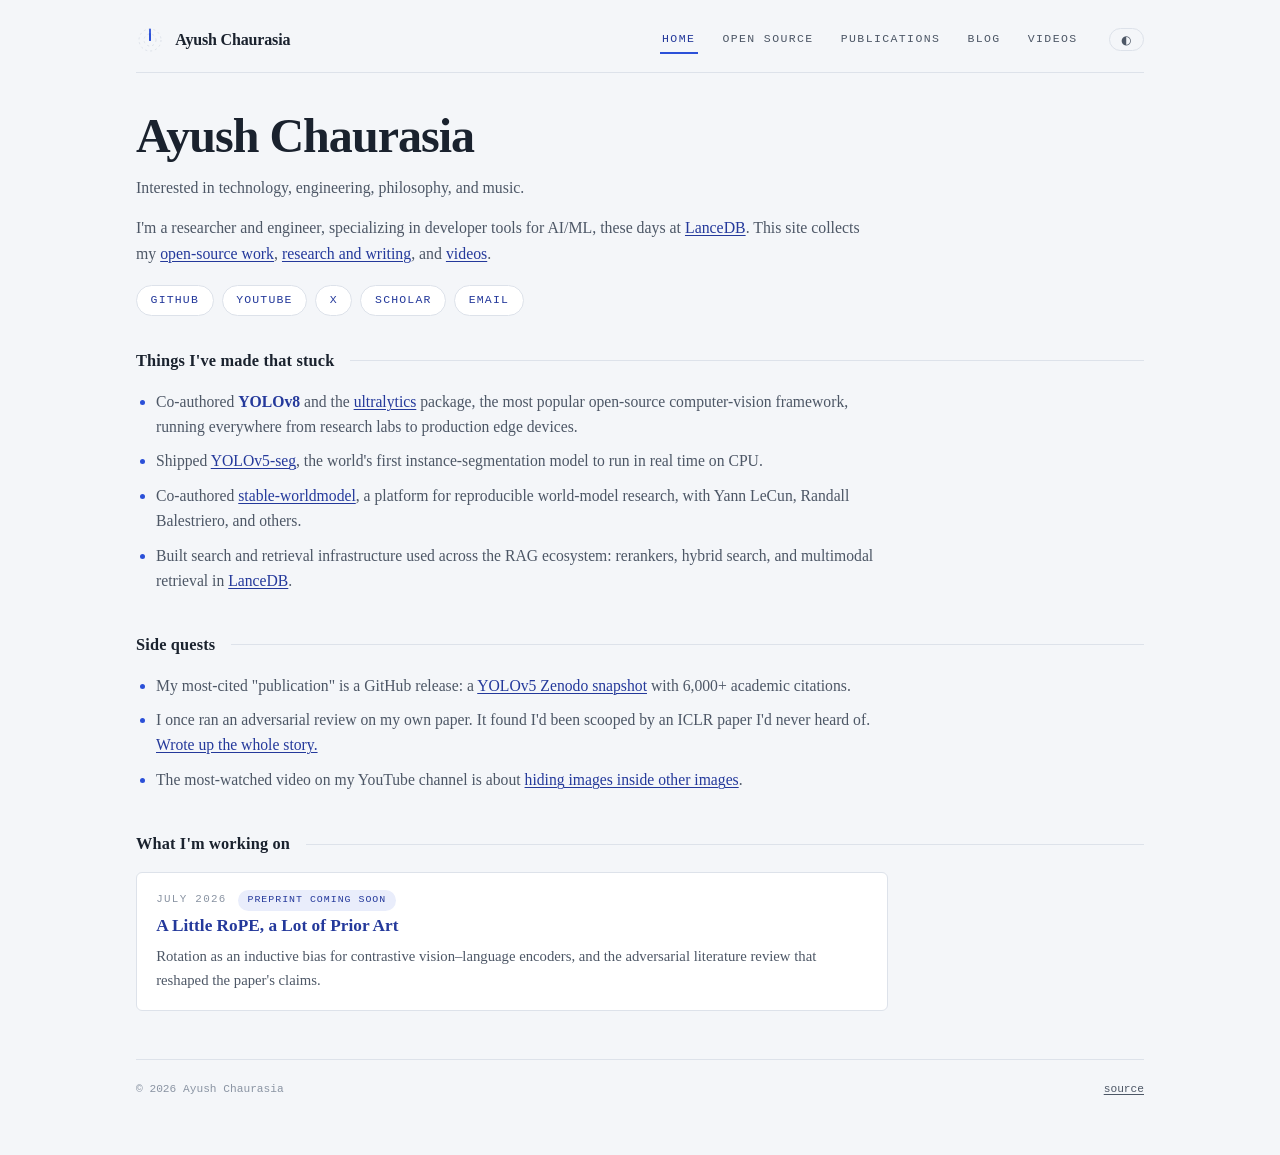
==== commit cbe1386f: "Intro accuracy, em-dash sweep, and a funky third theme - Intro: 'researcher and engineer, specializi" ====
--- a/index.html
+++ b/index.html
@@ -4,8 +4,8 @@
   <meta charset="utf-8">
   <meta name="viewport" content="width=device-width, initial-scale=1">
   <title>Ayush Chaurasia</title>
-  <meta name="description" content="Ayush Chaurasia — ML systems, computer vision, open source. LanceDB, YOLOv8, research and videos.">
-  <link rel="stylesheet" href="assets/style.css?v=11">
+  <meta name="description" content="Ayush Chaurasia: ML systems, computer vision, open source. LanceDB, YOLOv8, research and videos.">
+  <link rel="stylesheet" href="assets/style.css?v=12">
   <link rel="icon" href="data:image/svg+xml,<svg xmlns='http://www.w3.org/2000/svg' viewBox='0 0 28 28'><circle cx='14' cy='14' r='6.5' fill='none' stroke='%238a94a3' stroke-width='1.4' stroke-dasharray='2 2.4'/><circle cx='14' cy='14' r='11.5' fill='none' stroke='%238a94a3' stroke-width='1.4' stroke-dasharray='2 2.4'/><line x1='14' y1='14' x2='19.5' y2='10.5' stroke='%232b50d8' stroke-width='2.2' stroke-linecap='round'/><line x1='14' y1='14' x2='10' y2='4.5' stroke='%232b50d8' stroke-width='2.2' stroke-linecap='round'/><circle cx='14' cy='14' r='1.6' fill='%232b50d8'/></svg>">
 </head>
 <body>
@@ -32,8 +32,8 @@
   <header class="hero">
     <h1>Ayush Chaurasia</h1>
     <p class="bio">Interested in technology, engineering, philosophy, and music.</p>
-    <p class="bio">I build developer tools for ML/AI people — these days at
-    <a href="https://lancedb.com">LanceDB</a>. This site collects my
+    <p class="bio">I'm a researcher and engineer, specializing in developer tools for
+    AI/ML, these days at <a href="https://lancedb.com">LanceDB</a>. This site collects my
     <a href="oss/">open-source work</a>, <a href="publications/">research and writing</a>,
     and <a href="tutorials/">videos</a>.</p>
     <div class="links">
@@ -49,14 +49,14 @@
     <div class="sechead"><h2>Things I've made that stuck</h2></div>
     <ul class="facts">
       <li>Co-authored <strong>YOLOv8</strong> and the
-        <a href="https://github.com/ultralytics/ultralytics">ultralytics</a> package — the most
+        <a href="https://github.com/ultralytics/ultralytics">ultralytics</a> package, the most
         popular open-source computer-vision framework, running everywhere from research labs to
         production edge devices.</li>
-      <li>Shipped <a href="https://github.com/ultralytics/yolov5/releases/tag/v7.0">YOLOv5-seg</a> —
+      <li>Shipped <a href="https://github.com/ultralytics/yolov5/releases/tag/v7.0">YOLOv5-seg</a>,
         the world's first instance-segmentation model to run in real time on CPU.</li>
       <li>Co-authored <a href="https://arxiv.org/abs/2605.21800">stable-worldmodel</a>, a platform
         for reproducible world-model research, with Yann LeCun, Randall Balestriero, and others.</li>
-      <li>Built search and retrieval infrastructure used across the RAG ecosystem — rerankers,
+      <li>Built search and retrieval infrastructure used across the RAG ecosystem: rerankers,
         hybrid search, and multimodal retrieval in <a href="https://github.com/lancedb/lancedb">LanceDB</a>.</li>
     </ul>
   </section>
@@ -64,13 +64,13 @@
   <section>
     <div class="sechead"><h2>Side quests</h2></div>
     <ul class="facts">
-      <li>My most-cited "publication" is a GitHub release — a
+      <li>My most-cited "publication" is a GitHub release: a
         <a href="https://scholar.google.com/citations?user=4XbcwOAAAAAJ&hl=en">YOLOv5 Zenodo
         snapshot</a> with 6,000+ academic citations.</li>
-      <li>I once ran an adversarial review on my own paper — it found I'd been scooped by an
+      <li>I once ran an adversarial review on my own paper. It found I'd been scooped by an
         ICLR paper I'd never heard of. <a href="blog/rope-prior-art/">Wrote up the whole story.</a></li>
       <li>The most-watched video on my YouTube channel is about
-        <a href="https://www.youtube.com/watch?v=11Rcr7_Khldk">hiding images inside other images</a>.</li>
+        <a href="https://www.youtube.com/watch?v=12Rcr7_Khldk">hiding images inside other images</a>.</li>
     </ul>
   </section>
 
@@ -82,7 +82,7 @@
         <span class="pill">preprint coming soon</span>
       </div>
       <h3><a href="blog/rope-prior-art/">A Little RoPE, a Lot of Prior Art</a></h3>
-      <p>Rotation as an inductive bias for contrastive vision–language encoders — and the
+      <p>Rotation as an inductive bias for contrastive vision–language encoders, and the
       adversarial literature review that reshaped the paper's claims.</p>
     </div>
   </section>
@@ -93,7 +93,7 @@
   </footer>
 
 </div>
-<script src="assets/site.js?v=11"></script>
+<script src="assets/site.js?v=12"></script>
 <script>document.getElementById("y").textContent = new Date().getFullYear();</script>
 </body>
 </html>
--- a/assets/style.css
+++ b/assets/style.css
@@ -329,3 +329,39 @@
   display: flex; justify-content: space-between; gap: 1rem; flex-wrap: wrap;
 }
 footer.site a { color: var(--muted); }
+
+/* ---------- funky theme (toggle-only third mode: light → dark → funky) ---------- */
+:root[data-theme="funky"] {
+  color-scheme: light;
+  --ground: #faf3ff;         /* lilac paper */
+  --card: #ffffff;
+  --ink: #2a1b3d;
+  --muted: #5d4a75;
+  --faint: #9c86b8;
+  --line: #e9d8fa;
+  --accent: #ff4f9a;         /* bubblegum */
+  --accent-ink: #d61c72;
+  --accent-soft: #ffe1ef;
+  --serif: ui-rounded, "SF Pro Rounded", "Hiragino Maru Gothic ProN", "Comic Sans MS", sans-serif;
+}
+[data-theme="funky"] ::selection { background: var(--accent-soft); }
+[data-theme="funky"] h1 { letter-spacing: 0; }
+[data-theme="funky"] .card {
+  border-width: 2px; border-radius: 16px;
+  box-shadow: 4px 4px 0 var(--accent-soft);
+}
+[data-theme="funky"] .project:hover { transform: translateY(-2px) rotate(-0.4deg); }
+[data-theme="funky"] .sechead::after {
+  background: none; height: 0; border-top: 2px dashed var(--line);
+}
+[data-theme="funky"] .hero .links a {
+  border-width: 2px; box-shadow: 2px 2px 0 var(--accent-soft);
+}
+[data-theme="funky"] .hero .links a:hover { transform: rotate(-1.2deg); }
+[data-theme="funky"] .nav a.item[aria-current="page"] { border-bottom-width: 3px; }
+[data-theme="funky"] .postline .pill, [data-theme="funky"] .video .tag, [data-theme="funky"] .vidcard .tag {
+  transform: rotate(-1.5deg);
+}
+[data-theme="funky"] .bm1 { animation-duration: 3s; }
+[data-theme="funky"] .bm2 { animation-duration: 9s; }
+[data-theme="funky"] .repo-list .contrib::before { content: "\1F49E "; }
